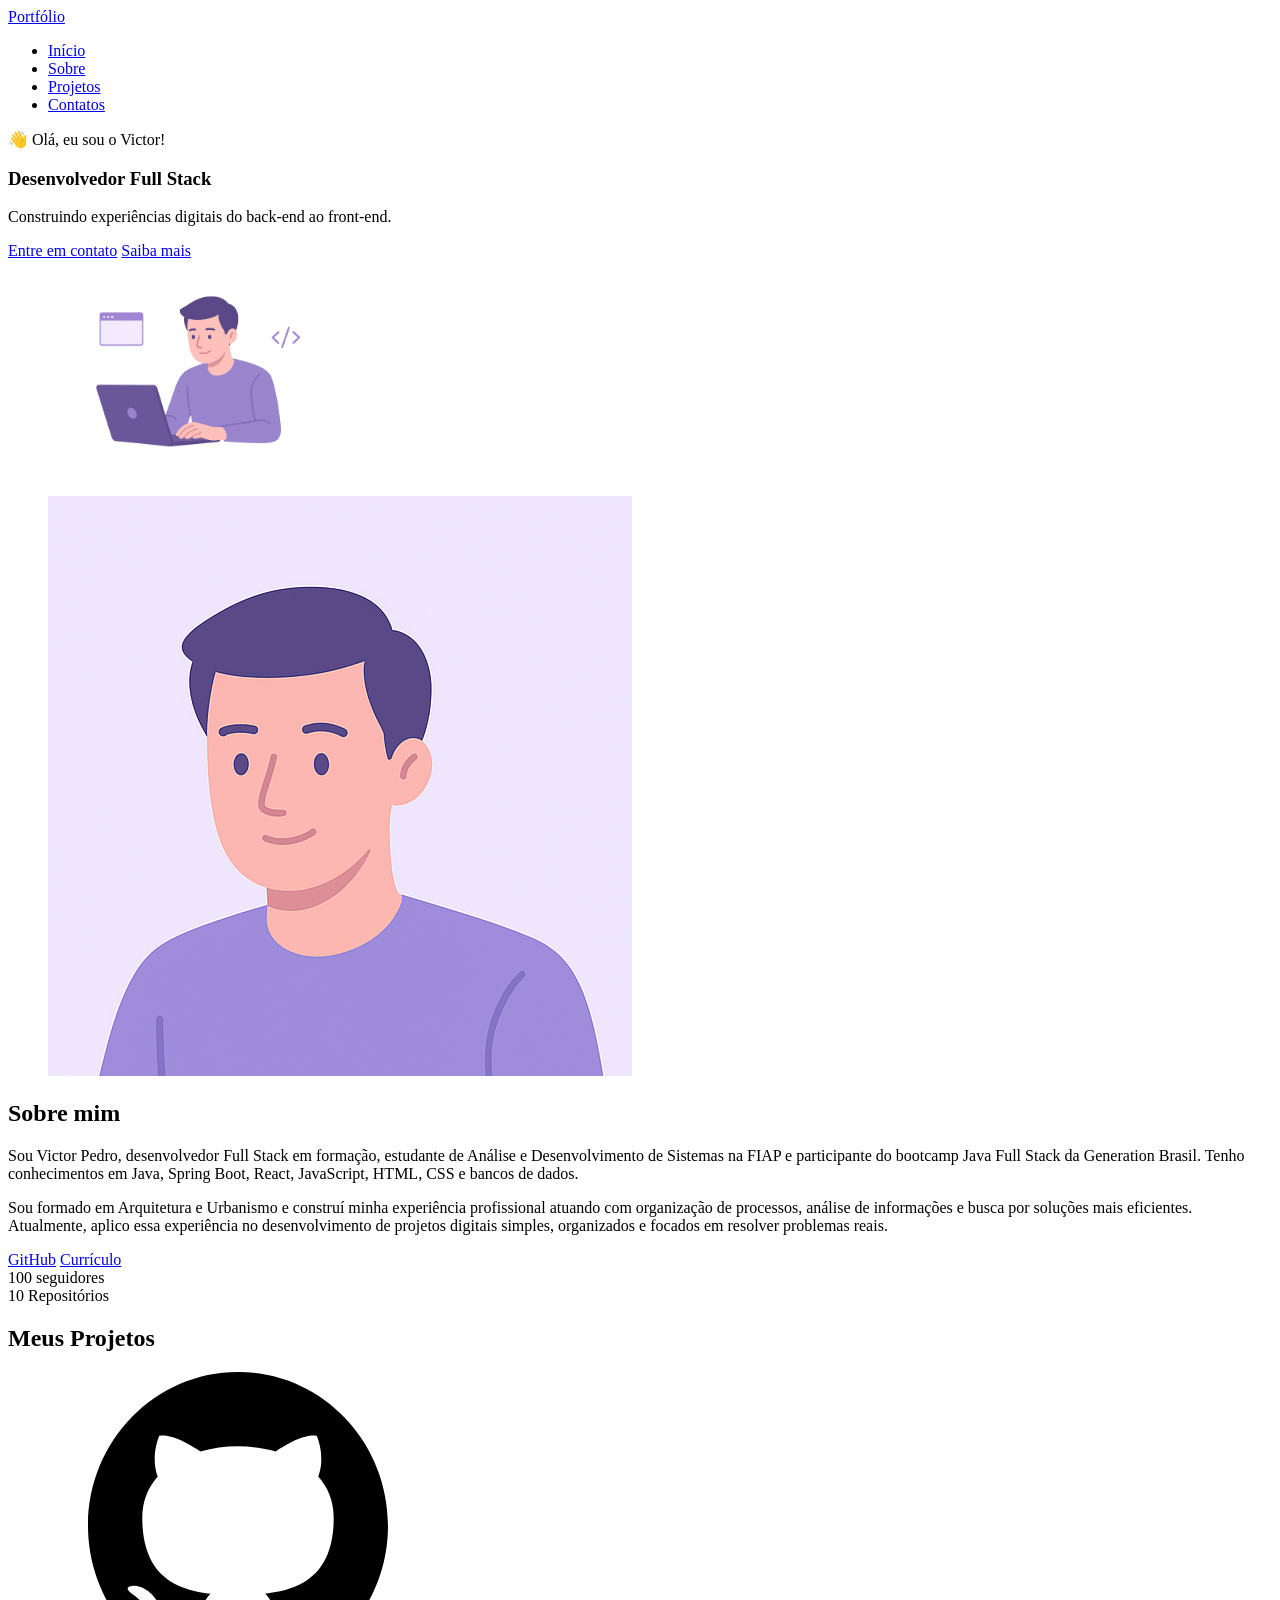
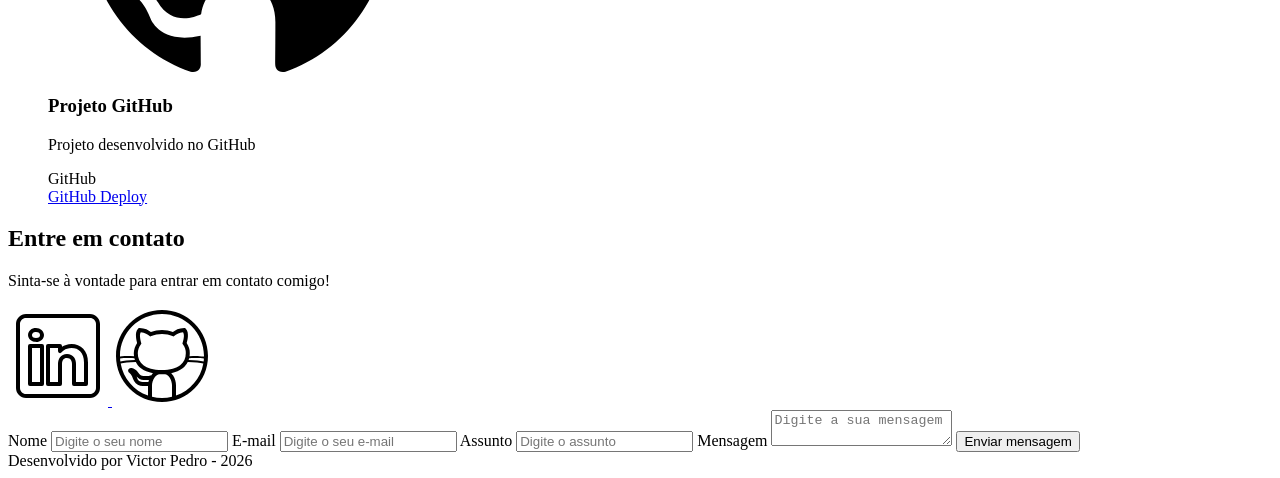
==== index.html @ 191fa799 "✨ New Feature:  Elaboração do index.html e sucess.html" ====
<!doctype html>
<html lang="pt-br">
    <head>
        <meta charset="UTF-8" />
        <meta name="viewport" content="width=device-width, initial-scale=1.0" />
        <meta name="author" content="Victor Pedro" />

        <meta
            name="description"
            content="Construindo experiências digitais do back-end ao front-end. Explore meus projetos, conheça minhas habilidades e acompanhe minha evolução como desenvolvedor Full Stack."
        />

        <meta name="Robots" content="follow" />

        <link rel="icon" type="image/svg+xml" href="./assets/img/favicon.svg" />

        <title>Portfólio - Victor Pedro</title>
    </head>

    <body>
        <!-- CABEÇALHO DA PÁGINA-->
        <header>
            <div class="menu-content">
                <!-- Titulo do cabeçalho -->
                <a href="index.html">Portfólio</a>
                <!--Menu de navegação-->

                <nav>
                    <ul class="menu-list">
                        <li><a href="#hero">Início</a></li>
                        <li><a href="#about">Sobre</a></li>
                        <li><a href="#projects">Projetos</a></li>
                        <li><a href="#contact">Contatos</a></li>
                    </ul>
                </nav>
            </div>
        </header>

        <!-- PRINCIPAL-->
        <main>
            <section id="hero" class="section-container hero-container">
                <!--Boas vindas-->
                <article>
                    <span>👋 Olá, eu sou o Victor!</span>
                    <h1>Desenvolvedor Full Stack</h1>
                    <p>
                        Construindo experiências digitais do back-end ao
                        front-end.
                    </p>

                    <div>
                        <a href="#contact" class="botao-outline"
                            >Entre em contato</a
                        >
                        <a href="#about" class="botao-outline">Saiba mais</a>
                    </div>
                </article>

                <!--Imagem-->
                <figure class="hero-image">
                    <img
                        src="./assets/img/foto_dev_man.svg"
                        width="300px"
                        alt="imagem que representa o autor do site"
                        class="float-animation"
                    />
                </figure>
            </section>

            <section id="about" class="section-container about-container">
                <figure class="about-image">
                    <img
                        src="./assets/img/avatar_dev_man.svg"
                        alt="Foto perfil do autor do site"
                    />
                </figure>

                <article class="about-content">
                    <h2>Sobre mim</h2>
                    <p>
                        Sou Victor Pedro, desenvolvedor Full Stack em formação,
                        estudante de Análise e Desenvolvimento de Sistemas na
                        FIAP e participante do bootcamp Java Full Stack da
                        Generation Brasil. Tenho conhecimentos em Java, Spring
                        Boot, React, JavaScript, HTML, CSS e bancos de dados.
                    </p>
                    <p>
                        Sou formado em Arquitetura e Urbanismo e construí minha
                        experiência profissional atuando com organização de
                        processos, análise de informações e busca por soluções
                        mais eficientes. Atualmente, aplico essa experiência no
                        desenvolvimento de projetos digitais simples,
                        organizados e focados em resolver problemas reais.
                    </p>

                    <!--links-->
                    <div class="about-buttons-data">
                        <div class="buttons-container">
                            <a href="#" target="_blank" class="botao">GitHub</a>
                            <a href="#" target="_blank" class="botao-outline"
                                >Currículo</a
                            >
                        </div>
                        <div class="data-container">
                            <!--numero de seguidores-->
                            <div class="data-item">
                                <span class="data-number">100</span>
                                <span class="data-label">seguidores</span>
                            </div>

                            <!--numero de repositórios-->
                            <div class="data-item">
                                <span class="data-number">10</span>
                                <span class="data-label">Repositórios</span>
                            </div>
                        </div>
                    </div>
                </article>
            </section>

            <section id="projects">
                <h2>Meus Projetos</h2>

                <!-- Swiper Container -->
                <div class="swiper projects-swiper">
                    <div class="swiper-wrapper">
                        <figure class="swiper-slide">
                            <article class="project-card">
                                <!-- Ícone da Tecnologia padrão do projeto -->
                                <figure class="project-image">
                                    <img
                                        src="./assets/icons/languages/github.svg"
                                        alt="Ícone do GitHub"
                                        width="300px"
                                    />
                                </figure>

                                <!-- Conteúdo do Projeto -->
                                <div class="project-content">
                                    <h3>Projeto GitHub</h3>
                                    <p>Projeto desenvolvido no GitHub</p>

                                    <!-- Tags do Projeto -->
                                    <div class="project-tags">
                                        <span class="tag">GitHub</span>
                                    </div>

                                    <!-- Links do Projeto -->
                                    <div class="project-buttons">
                                        <a
                                            href="#"
                                            target="_blank"
                                            class="botao botao-sm"
                                        >
                                            GitHub
                                        </a>
                                        <a
                                            href="#"
                                            target="_blank"
                                            class="botao-outline botao-sm"
                                        >
                                            Deploy
                                        </a>
                                    </div>
                                </div>
                            </article>
                        </figure>
                    </div>

                    <!-- Botões de Navegação -->
                    <div class="swiper-button-next"></div>
                    <div class="swiper-button-prev"></div>

                    <!-- Paginação -->
                    <div class="swiper-pagination"></div>
                </div>
            </section>

            <section id="contact" class="section-container contact-container">
                <article>
                    <h2>Entre em contato</h2>
                    <p>Sinta-se à vontade para entrar em contato comigo!</p>

                    <div class="social-container">
                        <a
                            href="https://www.linkedin.com/in/victor-pgms/"
                            class="social-icon"
                            aria-label="linkedin"
                            target="_blank"
                        >
                            <img
                                src="./assets/icons/social/linkedin.svg"
                                alt="Link para o LinkedIn do autor"
                            />
                        </a>
                        <a
                            href="https://github.com/victorpgms"
                            class="social-icon"
                            aria-label="GitHub"
                            target="_blank"
                        >
                            <img
                                src="./assets/icons/social/github.svg"
                                alt="Link para o GitHub do autor"
                            />
                        </a>
                    </div>
                </article>

                <form id="formulario">
                    <label for="nome">Nome</label>
                    <input
                        id="nome"
                        name="nome"
                        type="text"
                        placeholder="Digite o seu nome"
                    />
                    <span id="erro-nome"></span>

                    <label for="email">E-mail</label>
                    <input
                        id="email"
                        name="email"
                        type="email"
                        placeholder="Digite o seu e-mail"
                    />
                    <span id="erro-email"></span>

                    <label for="assunto">Assunto</label>
                    <input
                        id="assunto"
                        name="assunto"
                        type="text"
                        placeholder="Digite o assunto"
                    />
                    <span id="erro-assunto"></span>

                    <label for="mensagem">Mensagem</label>
                    <textarea
                        id="mensagem"
                        name="mensagem"
                        placeholder="Digite a sua mensagem"
                    ></textarea>
                    <span id="erro-mensagem"></span>

                    <button class="botao" type="submit">Enviar mensagem</button>
                </form>
            </section>
        </main>

        <!-- RODAPÉ DA PÁGINA-->
        <footer>Desenvolvido por Victor Pedro - 2026</footer>
    </body>
</html>
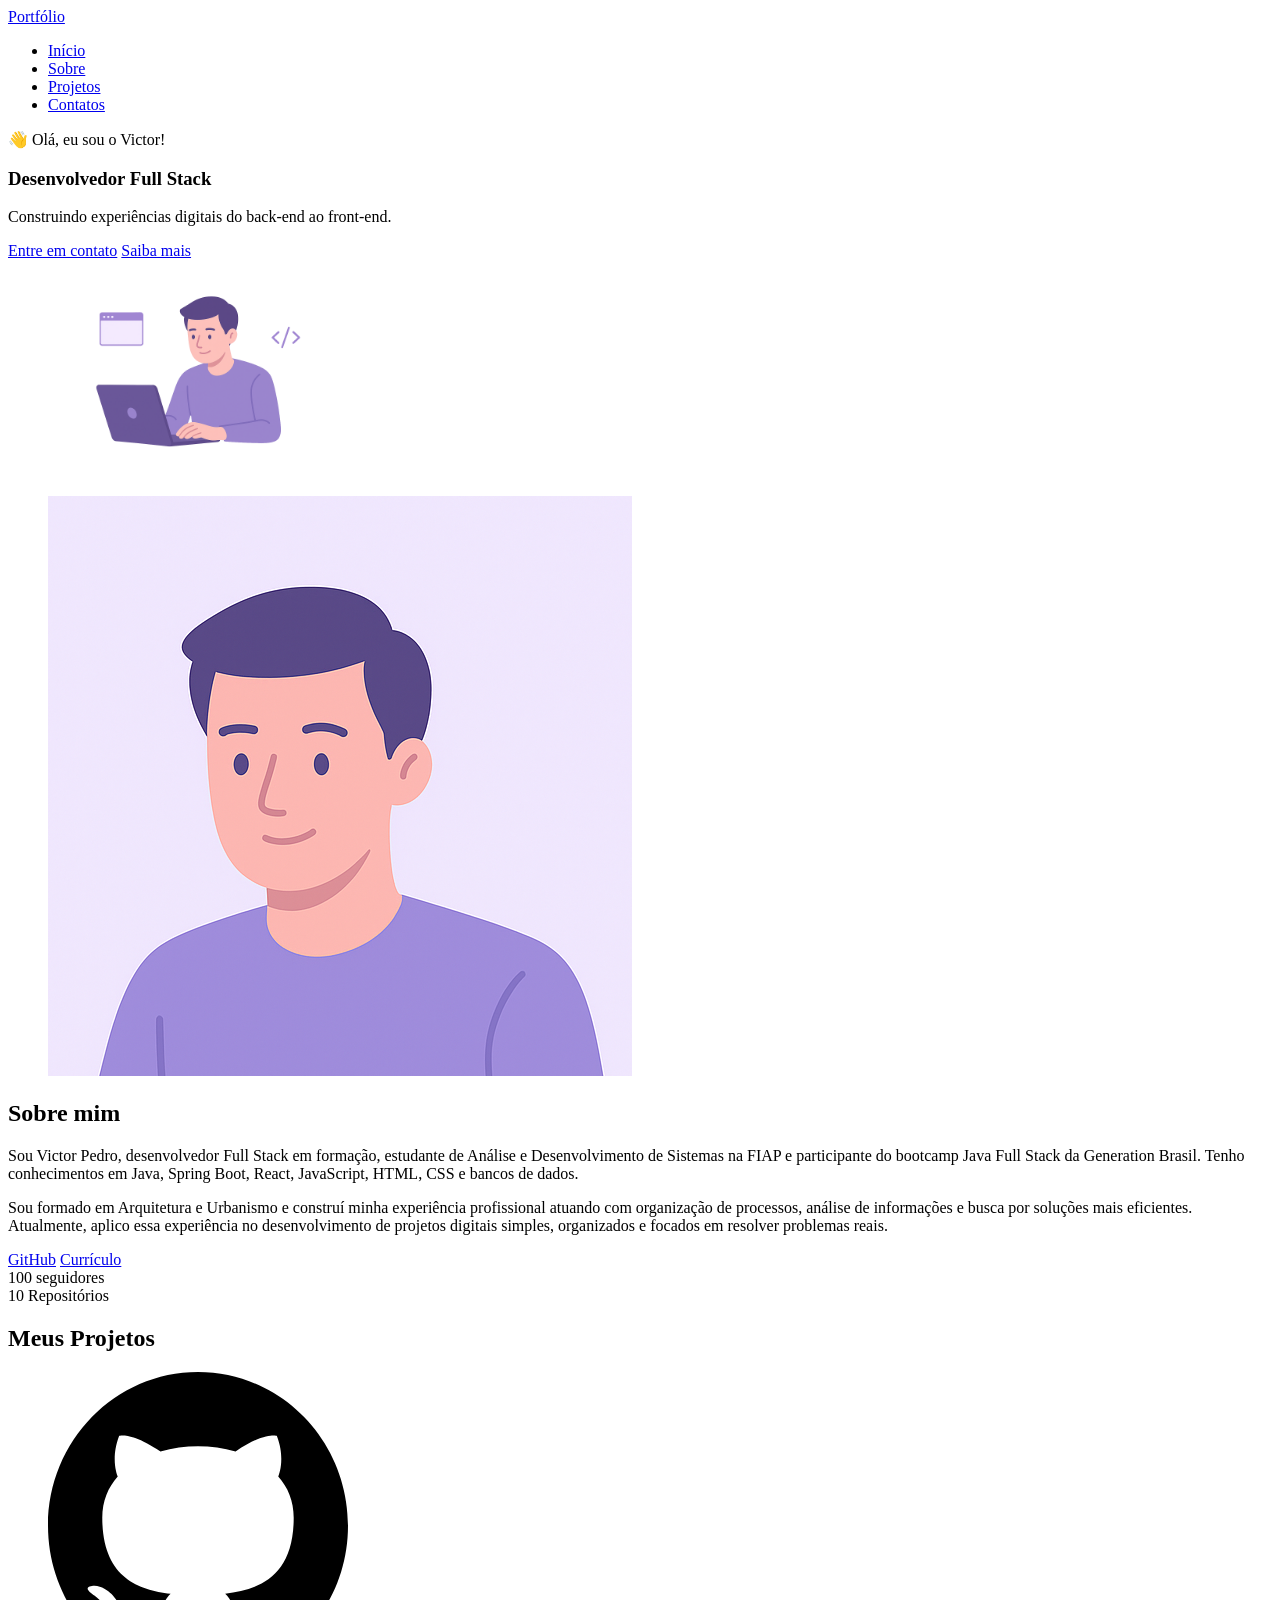
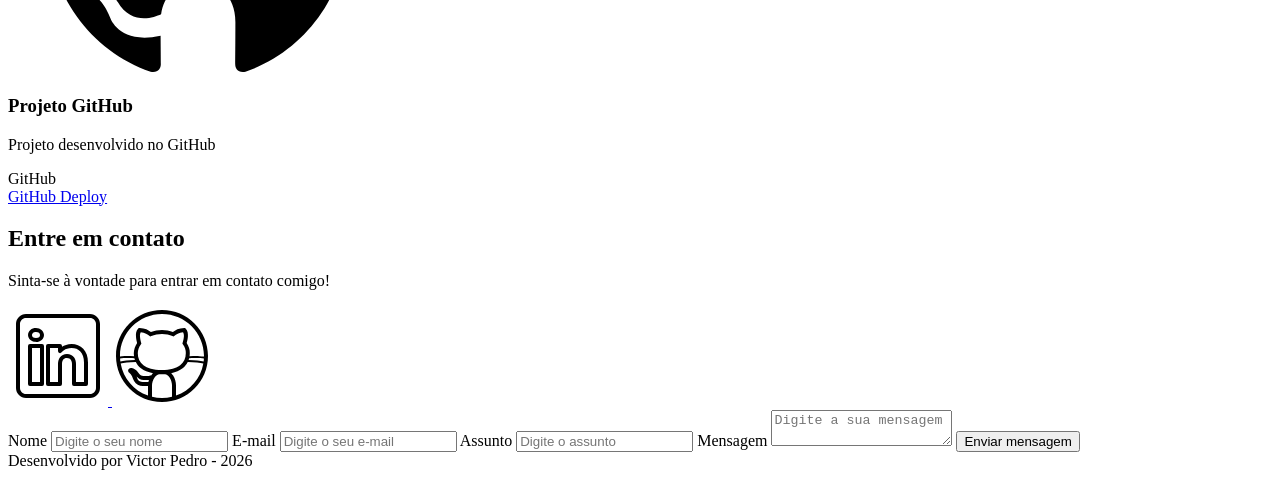
==== commit a05a7afa: "🐛 FIX:  Correção de links e tags da index" ====
--- a/index.html
+++ b/index.html
@@ -96,8 +96,16 @@
                     <!--links-->
                     <div class="about-buttons-data">
                         <div class="buttons-container">
-                            <a href="#" target="_blank" class="botao">GitHub</a>
-                            <a href="#" target="_blank" class="botao-outline"
+                            <a
+                                href="https://github.com/victorpgms"
+                                target="_blank"
+                                class="botao"
+                                >GitHub</a
+                            >
+                            <a
+                                href="https://1drv.ms/f/c/a6367a07b7ba8450/IgCyatgzLrcITJIQ1kclud9TAU5VkyAiZi_yXXQQuiHHqTg?e=KzS8pl"
+                                target="_blank"
+                                class="botao-outline"
                                 >Currículo</a
                             >
                         </div>
@@ -124,7 +132,7 @@
                 <!-- Swiper Container -->
                 <div class="swiper projects-swiper">
                     <div class="swiper-wrapper">
-                        <figure class="swiper-slide">
+                        <div class="swiper-slide">
                             <article class="project-card">
                                 <!-- Ícone da Tecnologia padrão do projeto -->
                                 <figure class="project-image">
@@ -164,7 +172,7 @@
                                     </div>
                                 </div>
                             </article>
-                        </figure>
+                        </div>
                     </div>
 
                     <!-- Botões de Navegação -->
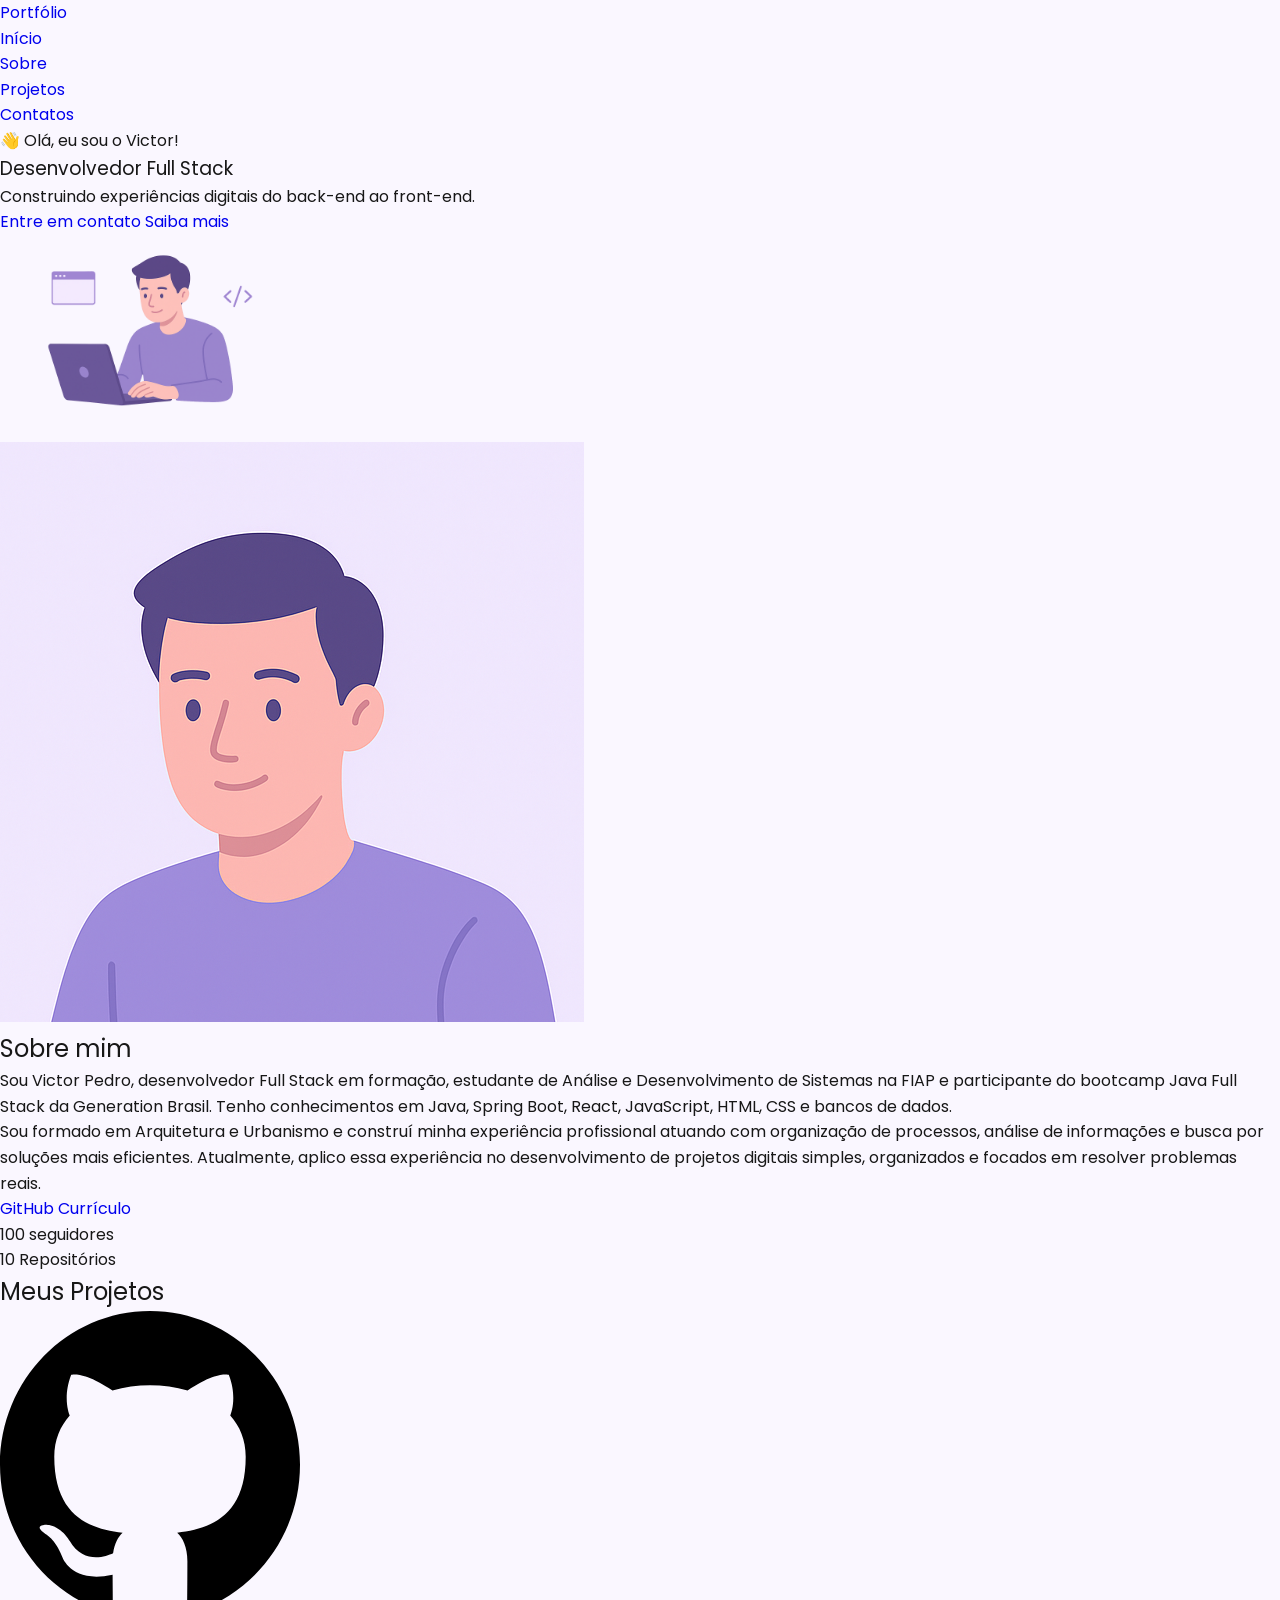
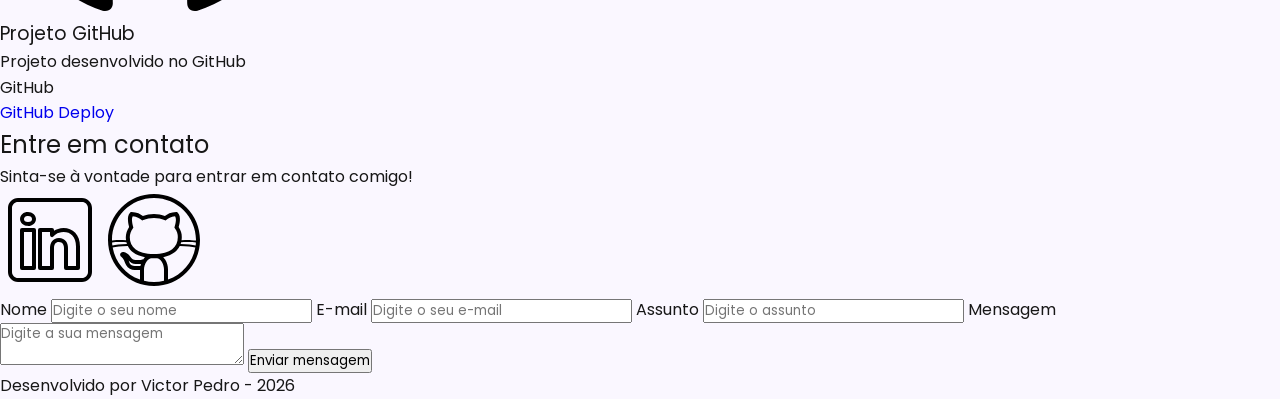
==== commit df6cacdf: "✨ New Feature:  implementação do css inicial" ====
--- a/index.html
+++ b/index.html
@@ -1,6 +1,16 @@
 <!doctype html>
 <html lang="pt-br">
     <head>
+        <!-- Fontes do Google -->
+        <link rel="preconnect" href="https://fonts.googleapis.com" />
+        <link rel="preconnect" href="https://fonts.gstatic.com" crossorigin />
+
+        <!-- Fonte do Google - Poppins -->
+        <link
+            href="https://fonts.googleapis.com/css2?family=Poppins&display=swap"
+            rel="stylesheet"
+        />
+
         <meta charset="UTF-8" />
         <meta name="viewport" content="width=device-width, initial-scale=1.0" />
         <meta name="author" content="Victor Pedro" />
@@ -13,6 +23,9 @@
         <meta name="Robots" content="follow" />
 
         <link rel="icon" type="image/svg+xml" href="./assets/img/favicon.svg" />
+
+        <!-- CSS principal -->
+        <link rel="stylesheet" href="./assets/css/styles.css" />
 
         <title>Portfólio - Victor Pedro</title>
     </head>
--- a/assets/css/styles.css
+++ b/assets/css/styles.css
@@ -0,0 +1,114 @@
+* {
+    margin: 0px;
+    padding: 0px;
+    box-sizing: border-box;
+    font-family: "poppins", sans-serif;
+    font-weight: 400;
+    text-decoration: none;
+    outline: none;
+}
+
+/* Variáveis */
+
+:root {
+    /* Paleta de Cores - Purple */
+
+    --purple-50: #f4eaff;
+
+    --purple-100: #e9dcfa;
+
+    --purple-200: #cdb3f0;
+
+    --purple-300: #b186e5;
+
+    --purple-400: #9460db;
+
+    --purple-500: #6b36c8;
+
+    --purple-600: #5b2ca0;
+
+    --purple-700: #4c2177;
+
+    --purple-800: #441f88;
+
+    --purple-900: #2a0e4d;
+
+    --purple-950: #1a0730;
+
+    /* Cores Neutras */
+
+    --gray-200: #e8e8e8;
+
+    --gray-400: #505861;
+
+    --black: #171717;
+
+    --white: #faf7ff;
+
+    /* Cores de Estado */
+
+    --error: #e63946;
+
+    /* Sombras */
+
+    --shadow-sm: 0 0.25rem 0.5rem rgba(0, 0, 0, 0.05);
+
+    --shadow-md: 0 0.25rem 0.75rem rgba(107, 54, 200, 0.3);
+
+    --shadow-lg: 0 0.5rem 1.5rem rgba(107, 54, 200, 0.2);
+
+    /* Espaçamentos */
+
+    --spacing-xs: 0.5rem;
+
+    --spacing-sm: 1rem;
+
+    --spacing-md: 1.5rem;
+
+    --spacing-lg: 2rem;
+
+    --spacing-xl: 3rem;
+
+    --spacing-2xl: 4rem;
+
+    /* Tamanhos de Fonte */
+
+    --text-sm: 0.75rem;
+
+    --text-base: 1rem;
+
+    --text-lg: 1.25rem;
+
+    --text-xl: 1.5rem;
+
+    --text-2xl: 2rem;
+
+    --text-3xl: 2.5rem;
+
+    /* Border Radius */
+
+    --radius-sm: 0.25rem;
+
+    --radius-md: 0.5rem;
+
+    --radius-lg: 1rem;
+
+    --radius-xl: 2rem;
+
+    --radius-full: 50%;
+
+    /* Animação Padrão */
+
+    --transition-default: all 0.3s ease;
+}
+
+html {
+    scroll-behavior: smooth;
+}
+
+body{
+    min-height: 100vh;
+    background-color: var(--white);
+    line-height: 1.6;
+    color: var(--black);
+}
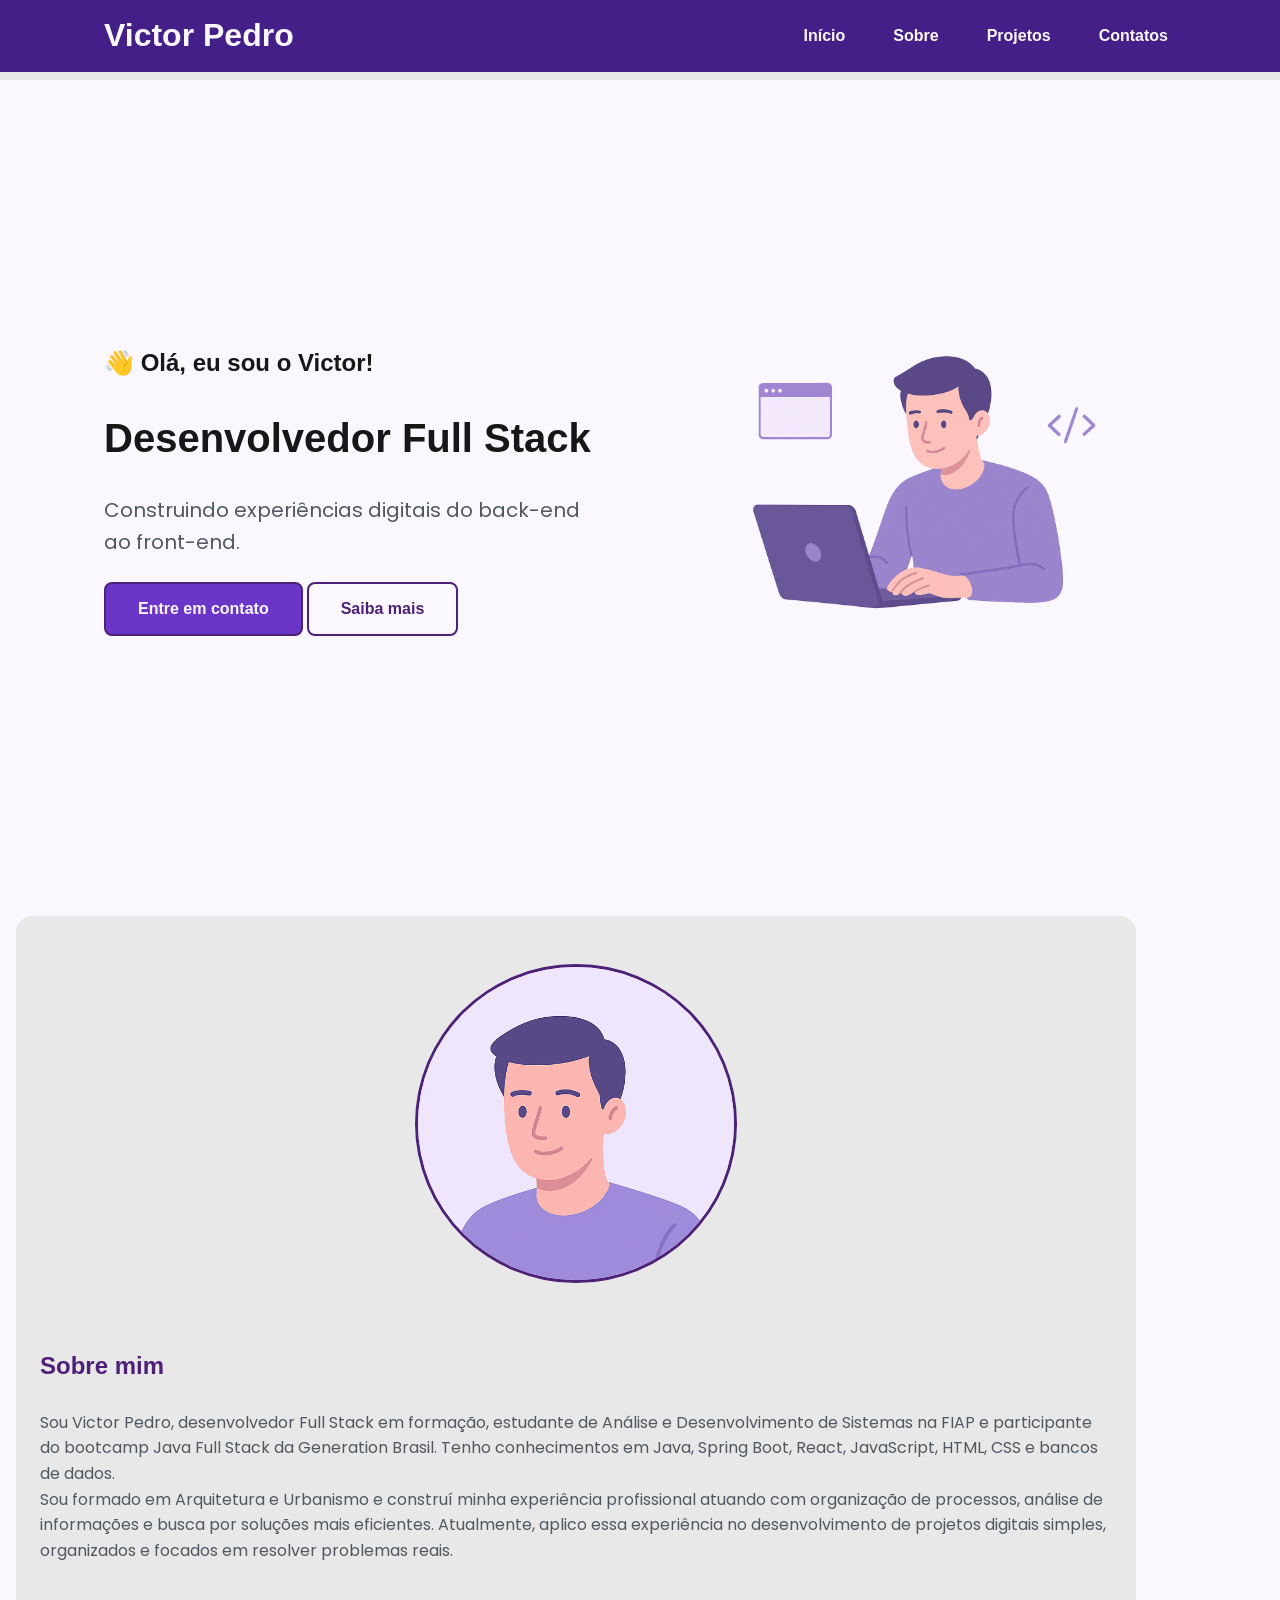
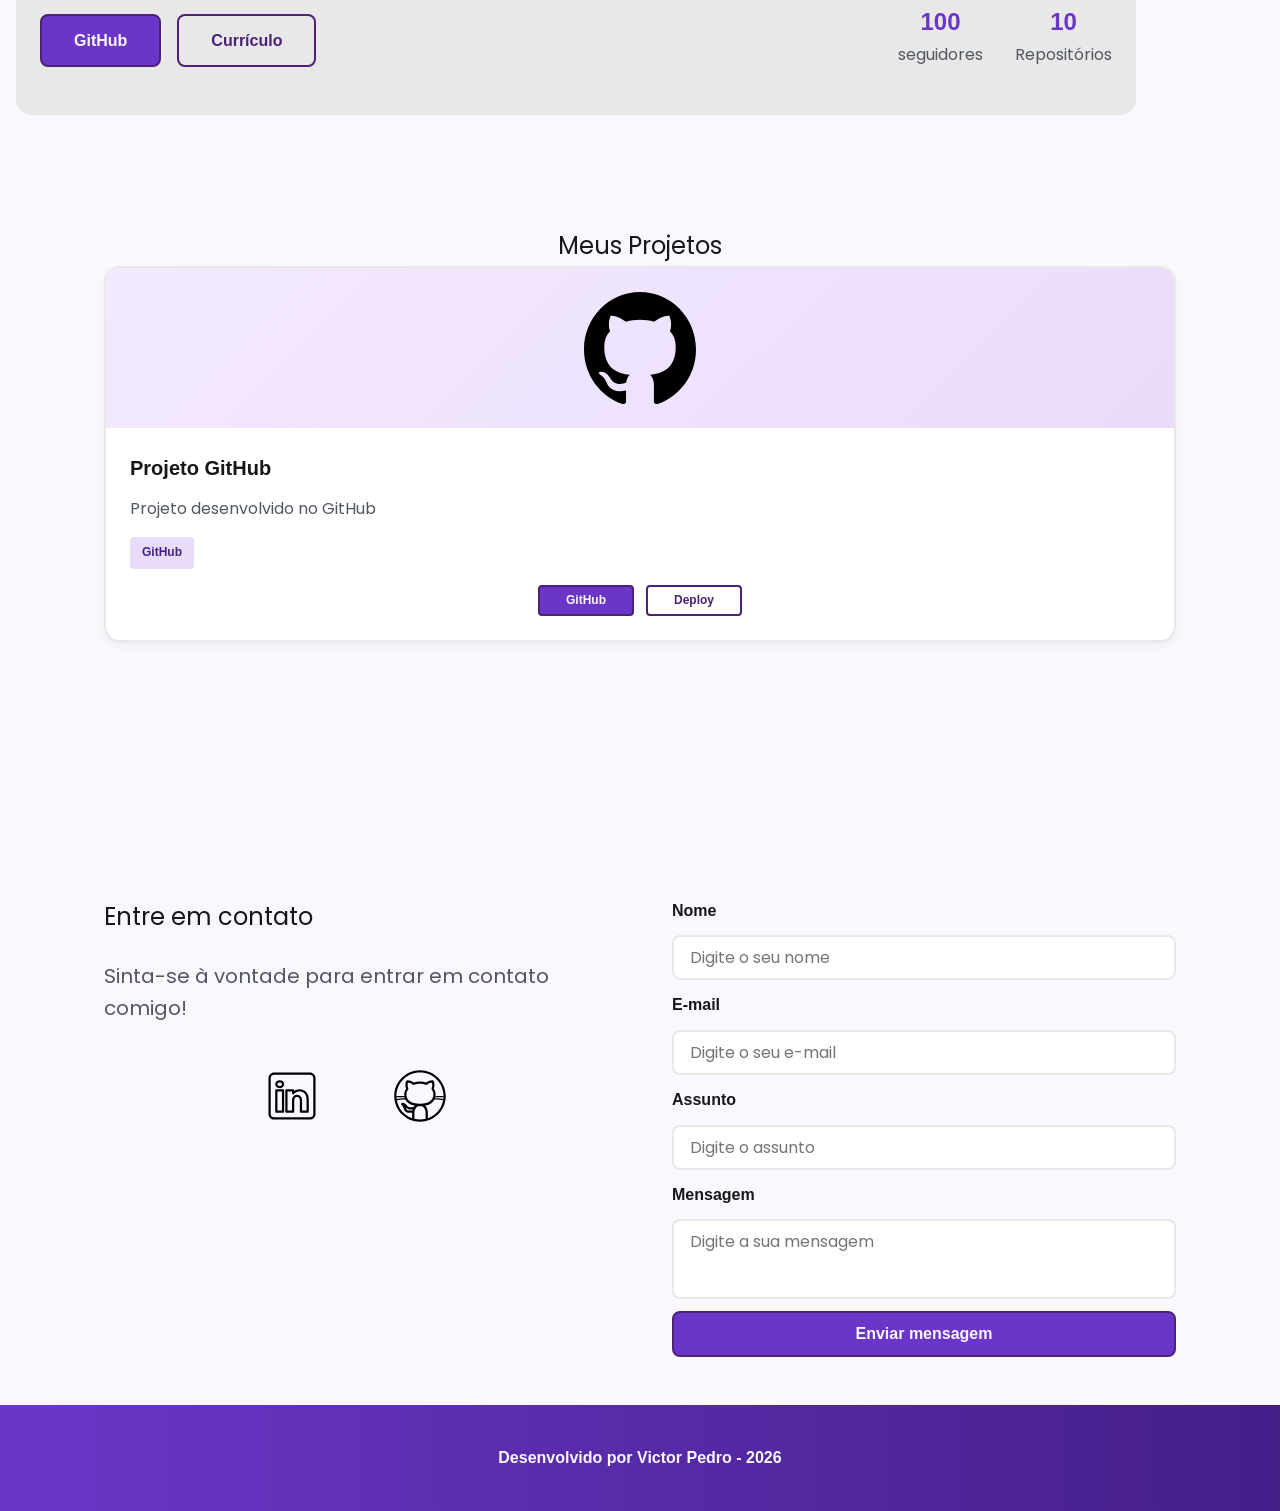
==== commit 5a0af930: "🐛 FIX: ajustes e correções css" ====
--- a/index.html
+++ b/index.html
@@ -35,7 +35,7 @@
         <header>
             <div class="menu-content">
                 <!-- Titulo do cabeçalho -->
-                <a href="index.html">Portfólio</a>
+                <a href="index.html" id="titulo">Victor Pedro</a>
                 <!--Menu de navegação-->
 
                 <nav>
@@ -53,7 +53,7 @@
         <main>
             <section id="hero" class="section-container hero-container">
                 <!--Boas vindas-->
-                <article>
+                <article class="hero-content">
                     <span>👋 Olá, eu sou o Victor!</span>
                     <h1>Desenvolvedor Full Stack</h1>
                     <p>
@@ -62,9 +62,7 @@
                     </p>
 
                     <div>
-                        <a href="#contact" class="botao-outline"
-                            >Entre em contato</a
-                        >
+                        <a href="#contact" class="botao">Entre em contato</a>
                         <a href="#about" class="botao-outline">Saiba mais</a>
                     </div>
                 </article>
@@ -73,7 +71,6 @@
                 <figure class="hero-image">
                     <img
                         src="./assets/img/foto_dev_man.svg"
-                        width="300px"
                         alt="imagem que representa o autor do site"
                         class="float-animation"
                     />
@@ -138,13 +135,12 @@
                     </div>
                 </article>
             </section>
-
-            <section id="projects">
+            <!-- Seção de Projetos -->
+            <section id="projects" class="section-container projects-container">
                 <h2>Meus Projetos</h2>
 
                 <!-- Swiper Container -->
-                <div class="swiper projects-swiper">
-                    <div class="swiper-wrapper">
+
                         <div class="swiper-slide">
                             <article class="project-card">
                                 <!-- Ícone da Tecnologia padrão do projeto -->
@@ -152,7 +148,6 @@
                                     <img
                                         src="./assets/icons/languages/github.svg"
                                         alt="Ícone do GitHub"
-                                        width="300px"
                                     />
                                 </figure>
 
@@ -198,7 +193,7 @@
             </section>
 
             <section id="contact" class="section-container contact-container">
-                <article>
+                <article class="contact-info">
                     <h2>Entre em contato</h2>
                     <p>Sinta-se à vontade para entrar em contato comigo!</p>
 
--- a/assets/css/styles.css
+++ b/assets/css/styles.css
@@ -1,104 +1,66 @@
 * {
-    margin: 0px;
-    padding: 0px;
+    margin: 0;
+    padding: 0;
     box-sizing: border-box;
-    font-family: "poppins", sans-serif;
+    font-family: "Poppins", sans-serif;
     font-weight: 400;
     text-decoration: none;
     outline: none;
 }
 
 /* Variáveis */
-
 :root {
     /* Paleta de Cores - Purple */
-
     --purple-50: #f4eaff;
-
     --purple-100: #e9dcfa;
-
     --purple-200: #cdb3f0;
-
     --purple-300: #b186e5;
-
     --purple-400: #9460db;
-
     --purple-500: #6b36c8;
-
     --purple-600: #5b2ca0;
-
     --purple-700: #4c2177;
-
     --purple-800: #441f88;
-
     --purple-900: #2a0e4d;
-
     --purple-950: #1a0730;
 
     /* Cores Neutras */
-
     --gray-200: #e8e8e8;
-
     --gray-400: #505861;
-
     --black: #171717;
-
     --white: #faf7ff;
 
     /* Cores de Estado */
-
     --error: #e63946;
 
     /* Sombras */
-
     --shadow-sm: 0 0.25rem 0.5rem rgba(0, 0, 0, 0.05);
-
     --shadow-md: 0 0.25rem 0.75rem rgba(107, 54, 200, 0.3);
-
     --shadow-lg: 0 0.5rem 1.5rem rgba(107, 54, 200, 0.2);
 
     /* Espaçamentos */
-
     --spacing-xs: 0.5rem;
-
     --spacing-sm: 1rem;
-
     --spacing-md: 1.5rem;
-
     --spacing-lg: 2rem;
-
     --spacing-xl: 3rem;
-
     --spacing-2xl: 4rem;
 
     /* Tamanhos de Fonte */
-
     --text-sm: 0.75rem;
-
     --text-base: 1rem;
-
     --text-lg: 1.25rem;
-
     --text-xl: 1.5rem;
-
     --text-2xl: 2rem;
-
     --text-3xl: 2.5rem;
 
     /* Border Radius */
-
     --radius-sm: 0.25rem;
-
     --radius-md: 0.5rem;
-
     --radius-lg: 1rem;
-
     --radius-xl: 2rem;
-
     --radius-full: 50%;
 
     /* Animação Padrão */
-
     --transition-default: all 0.3s ease;
 }
 
@@ -106,9 +68,695 @@
     scroll-behavior: smooth;
 }
 
-body{
+body {
+    display: flex;
+    flex-direction: column;
     min-height: 100vh;
     background-color: var(--white);
     line-height: 1.6;
     color: var(--black);
 }
+
+main {
+    flex: 1;
+}
+
+/* Seções - Base Comum */
+
+.section-container {
+    max-width: 70rem;
+    margin: 0 auto;
+    padding: var(--spacing-xl) var(--spacing-md);
+    scroll-margin-top: 6rem;
+}
+
+/* Botões */
+
+.buttons-container {
+    display: flex;
+    gap: var(--spacing-sm);
+}
+
+.botao,
+.botao-outline {
+    display: inline-block;
+    padding: 0.75rem 2rem;
+    border: 0.15rem solid transparent;
+    border-radius: var(--radius-md);
+    font-size: var(--text-base);
+    font-weight: 600;
+    text-align: center;
+    cursor: pointer;
+    transition: var(--transition-default);
+}
+
+.botao {
+    border-color: var(--purple-700);
+    background-color: var(--purple-500);
+    color: var(--white);
+}
+
+.botao:hover {
+    border-color: var(--purple-800);
+    background-color: var(--purple-700);
+    box-shadow: var(--shadow-md);
+    transform: translateY(-0.25rem);
+}
+
+.botao-outline {
+    border-color: var(--purple-700);
+    background-color: transparent;
+    color: var(--purple-700);
+}
+
+.botao-outline:hover {
+    border-color: var(--purple-700);
+    background-color: var(--purple-500);
+    color: var(--white);
+    transform: translateY(-0.25rem);
+}
+
+/* Botões pequenos - Card Projetos */
+
+.botao.botao-sm,
+.botao-outline.botao-sm {
+    min-width: 6rem;
+    padding: 0.25rem var(--spacing-sm);
+    border-width: 0.125rem;
+    border-radius: 0.25rem;
+    font-size: var(--text-sm);
+}
+
+/* Seção Header - Cabeçalho e Menu */
+
+header {
+    position: sticky;
+    top: 0;
+    z-index: 1000;
+    width: 100%;
+    height: 5rem;
+    border-bottom: var(--spacing-xs) solid var(--gray-200);
+    box-shadow: var(--purple-800);
+    background-color: var(--purple-800);
+}
+
+header a {
+    font-weight: 600;
+    color: var(--white);
+    transition: color 0.3s ease;
+}
+
+header a:hover {
+    color: var(--purple-100);
+}
+
+#titulo {
+    font-size: var(--text-2xl);
+    font-weight: 700;
+}
+
+.menu-content {
+    display: flex;
+    justify-content: space-between;
+    align-items: center;
+    max-width: 70rem;
+    height: 100%;
+    margin: 0 auto;
+    padding: 0 var(--spacing-md);
+}
+
+.menu-list {
+    display: flex;
+    gap: var(--spacing-lg);
+    list-style: none;
+}
+
+.menu-list a {
+    padding: var(--spacing-xs);
+}
+
+/* Seção Hero */
+.hero-container {
+    display: flex;
+    align-items: center;
+    gap: var(--spacing-2xl);
+    min-height: calc(100vh - 5rem);
+}
+
+.hero-content {
+    display: flex;
+    flex: 1;
+    flex-direction: column;
+    gap: var(--spacing-md);
+}
+
+.hero-content span {
+    font-size: var(--text-xl);
+    font-weight: 700;
+}
+
+.hero-content h1 {
+    font-size: var(--text-3xl);
+    font-weight: 700;
+}
+
+/* Configura todos os Paragrafos */
+
+.hero-content p,
+.about-content p,
+.contact-info p {
+    font-size: var(--text-lg);
+    color: var(--gray-400);
+}
+
+.hero-image {
+    display: flex;
+    flex: 1;
+    justify-content: center;
+}
+
+.hero-image img {
+    width: 100%;
+    max-width: 100%;
+    border-radius: var(--radius-xl);
+}
+
+/* Animação Flutuante */
+
+@keyframes float {
+    0%,
+    100% {
+        transform: translateY(0);
+    }
+
+    50% {
+        transform: translateY(-1.25rem);
+    }
+}
+
+/* Usa animação */
+
+.float-animation {
+    animation: float 4s ease-in-out infinite;
+}
+
+.projects-container {
+    scroll-margin-top: 3rem;
+    margin: var(--spacing-2xl) auto;
+    text-align: center;
+}
+
+/*Projects */
+
+.projects-swiper {
+    position: relative;
+    width: 100%;
+    padding: var(--spacing-sm) var(--spacing-xl) var(--spacing-xl);
+    overflow: hidden;
+}
+
+/* Cards */
+
+.project-card {
+    display: flex;
+    flex-direction: column;
+    width: 100%;
+    height: 100%;
+    border: 0.15rem solid var(--gray-200);
+    border-radius: var(--radius-lg);
+    background-color: white;
+    box-shadow: var(--shadow-sm);
+    overflow: hidden;
+    transition: var(--transition-default);
+}
+
+.project-card:hover {
+    box-shadow: var(--shadow-lg);
+}
+
+.project-image {
+    display: flex;
+    justify-content: center;
+    align-items: center;
+    width: 100%;
+    height: 10rem;
+    background: linear-gradient(
+        135deg,
+        var(--purple-50) 0%,
+        var(--purple-100) 100%
+    );
+}
+
+.project-image img {
+    width: 75%;
+    height: 75%;
+    max-width: 7rem;
+    max-width: 7rem;
+    object-fit: contain;
+    transition: tranform 0.3 ease;
+}
+
+.project-content {
+    display: flex;
+    flex: 1;
+    flex-direction: column;
+    padding: var(--spacing-md);
+    text-align: left;
+}
+
+.project-content h3 {
+    margin-bottom: 0.75rem;
+    font-size: var(--text-lg);
+    font-weight: 700;
+}
+
+.project-content p {
+    flex: 1;
+    margin-bottom: var(--spacing-sm);
+    font-size: var(--text-base);
+    color: var(--gray-400);
+}
+
+.project-tags {
+    display: flex;
+    flex-wrap: wrap;
+    gap: var(--spacing-xs);
+}
+
+.tag {
+    padding: 0.375rem 0.75rem;
+    border-radius: var(--radius-sm);
+    background-color: var(--purple-100);
+    font-size: var(--text-sm);
+    font-weight: 600;
+    color: var(--purple-800);
+}
+
+.project-buttons {
+    display: flex;
+    justify-content: center;
+    align-items: center;
+    gap: 0.75rem;
+    margin-top: var(--spacing-sm);
+}
+
+/* Configuração do Swiper */
+
+.swiper-wrapper {
+    align-items: stretch;
+}
+
+.swiper-slide {
+    display: flex;
+    height: auto;
+}
+
+/* Botões do Swiper (navegação) */
+.swiper-button-next,
+.swiper-button-prev {
+    width: 3rem;
+    height: 3rem;
+}
+
+.swiper-button-next:after,
+.swiper-button-prev:after {
+    font-size: var(--text-lg);
+    color: var(--purple-500);
+}
+
+.swiper-button-next:hover:after,
+.swiper-button-prev:hover:after {
+    color: var(--purple-800);
+}
+
+/* Indicadores de paginação */
+.swiper-pagination-bullet {
+    width: 0.75rem;
+    height: 0.75rem;
+    background-color: var(--gray-200);
+    opacity: 1;
+}
+
+.swiper-pagination-bullet-active {
+    width: var(--spacing-lg);
+    border-radius: var(--radius-sm);
+    background-color: var(--purple-500);
+}
+
+/* Seçao de Contatos */
+
+.contact-container {
+    display: grid;
+    grid-template-columns: 1fr 1fr;
+    gap: var(--spacing-2xl);
+}
+
+/* Redes Socais */
+
+.contact-info h2 {
+    margin-bottom: var(--spacing-md);
+}
+
+.contact-info p {
+    margin-bottom: var(--spacing-lg);
+}
+
+.social-container {
+    display: flex;
+    justify-content: center;
+    gap: var(--spacing-xl);
+}
+
+.social-icon {
+    width: 5rem;
+    height: 5rem;
+    padding: 0.75rem;
+    border-radius: var(--radius-md);
+    transition: var(--transition-default);
+}
+
+.social-icon img {
+    width: 100%;
+    filter: brightness(0) saturate(100%);
+    transition: filter 0.3s ease;
+}
+
+.social-icon img:hover {
+    filter: brightness(0) saturate(100%) invert(42%) sepia(93%) saturate(1352%)
+        hue-rotate(243deg) brightness(79%) contrast(91%);
+}
+
+/* Formulario */
+
+form {
+    display: flex;
+    flex-direction: column;
+    gap: 0.75rem;
+}
+
+form label {
+    font-size: var(--text-base);
+    font-weight: 600;
+}
+
+form input,
+form textarea {
+    width: 100%;
+    padding: 0.5rem var(--spacing-sm);
+    border: 0.15rem solid var(--gray-200);
+    border-radius: var(--radius-md);
+    font-family: inherit;
+    font-size: var(--text-base);
+    transition: border-color 0.3s ease;
+}
+
+form input:focus,
+form textarea:focus {
+    border-color: var(--purple-200);
+}
+
+form textarea {
+    min-height: 5rem;
+    resize: none;
+}
+
+form span {
+    margin-top: -0.75rem;
+    font-size: var(--spacing-sm);
+    color: var(--error);
+}
+
+/* Footer */
+
+footer {
+    padding: 2.5rem;
+    background: linear-gradient(to right, var(--purple-500), var(--purple-800));
+    font-weight: 600;
+    text-align: center;
+    color: var(--white);
+}
+
+.about-container {
+    display: flex;
+    flex: 1;
+    flex-direction: column;
+    gap: var(--spacing-2xl);
+    background-color: var(--gray-200);
+    margin: var(--spacing-sm);
+    border-radius: var(--radius-lg);
+    justify-content: center;
+}
+
+.about-container p {
+    font-size: var(--text-base);
+}
+.about-container h2 {
+    margin-bottom: var(--spacing-md);
+    font-weight: 700;
+    color: var(--purple-700);
+}
+
+.about-image {
+    display: flex;
+    flex: 1;
+    justify-content: center;
+}
+
+.about-image img {
+    width: 30%;
+    max-width: 100%;
+    border-radius: var(--radius-full);
+    border: 3px solid var(--purple-700);
+}
+
+.about-buttons-data {
+    display: flex;
+    justify-content: space-between;
+    align-items: flex-end;
+    width: 100%;
+    margin-top: 40px;
+}
+
+.data-container {
+    display: flex;
+    gap: var(--spacing-lg);
+    margin-top: 0;
+}
+
+.data-item {
+    display: flex;
+    flex-direction: column;
+    align-items: center;
+}
+
+.data-number {
+    font-size: var(--text-xl);
+    font-weight: 700;
+    text-align: center;
+    color: var(--purple-500);
+}
+
+.data-label {
+    font-size: var(--text-base);
+    text-align: center;
+    color: var(--gray-400);
+}
+
+/* Responsividade Tablet */
+
+@media screen and (max-width: 1024px) {
+    .section-container {
+        padding: var(--spacing-lg) var(--spacing-md);
+    }
+
+    .section-container h1 {
+        font-size: var(--text-3xl);
+    }
+
+    .section-container h2 {
+        font-size: var(--text-2xl);
+    }
+
+    .section-container p {
+        font-size: var(--text-base);
+    }
+
+    .section-container span {
+        font-size: var(--text-lg);
+    }
+
+    .sucess-content h1 {
+        font-size: var(--text-3xl);
+    }
+
+    .sucess-content h2 {
+        font-size: var(--text-2xl);
+    }
+
+    #titulo {
+        font-size: var(--text-xl);
+    }
+
+    @media screen and (max-width: 768px) {
+        .menu-list {
+            display: none;
+        }
+    }
+
+    /* Seção hero - responsividade tablet */
+    .hero-container {
+        flex-direction: column-reverse;
+        gap: var(--spacing-lg);
+        min-height: 60vh;
+        text-align: center;
+    }
+
+    .hero-content,
+    .hero-image {
+        width: 90%;
+    }
+
+    .hero-image img {
+        object-fit: cover;
+    }
+
+    .buttons-container {
+        justify-content: center;
+        width: 100%;
+    }
+
+    .hero-container .botao,
+    .hero-container .botao-outline {
+        padding: 0.75rem 1.5rem;
+        font-size: var(--text-base);
+        white-space: nowrap;
+    }
+
+    /* Responsividade tablet about */
+
+    .about-container {
+        flex-direction: column;
+        gap: var(--spacing-lg);
+        margin: var(--spacing-lg);
+        padding: var(--spacing-lg);
+    }
+
+    .about-image {
+        display: flex;
+        flex: 1;
+        justify-content: center;
+        width: 100%;
+    }
+
+    .about-image img {
+        max-width: 16rem;
+        width: 100%;
+    }
+
+    .about-content {
+        width: 100%;
+    }
+
+    .about-buttons-data {
+        flex-direction: column;
+        gap: var(--spacing-md);
+        align-items: stretch;
+    }
+
+    .about-buttons-data .botao {
+        margin-right: 0;
+    }
+
+    .data-container {
+        justify-content: center;
+        width: 100%;
+    }
+
+    /* Responsividade tablet projects */
+
+    .projects-container {
+        margin: var(--spacing-sm) var(--spacing-lg);
+    }
+
+    .projects-swiper {
+        margin: 0;
+        padding: var(--spacing-sm) var(--spacing-lg) 2.5rem;
+    }
+
+    .project-card {
+        width: 100%;
+        height: 30rem;
+        min-height: 30rem;
+        max-width: 30rem;
+        max-width: 100%;
+    }
+
+    .project-content {
+        display: flex;
+        flex-direction: column;
+        justify-content: space-between;
+        height: 100%;
+    }
+
+    .project-content p {
+        flex: 1;
+        overflow: hidden;
+    }
+
+    .project-tags {
+        min-height: 2.5rem;
+        align-items: flex-start;
+    }
+
+    .swiper-wrapper {
+        align-items: stretch;
+    }
+
+    .swiper-slide {
+        display: flex;
+        justify-content: center;
+        align-items: stretch;
+        height: auto;
+    }
+
+    .swiper-button-next,
+    .swiper-button-prev {
+        display: none;
+    }
+
+    /* Responsividade tablet contacts */
+
+    .contact-container {
+        grid-template-columns: 1fr;
+        gap: var(--spacing-lg);
+        width: 90%;
+        margin: 0 auto;
+    }
+
+    /* Responsividade tablet sucess */
+
+    .sucess-container {
+        padding: var(--spacing-xl) var(--spacing-md);
+        min-height: calc(100vh - 10rem);
+    }
+
+    .sucess-content {
+        gap: var(--spacing-lg);
+        max-width: 30rem;
+    }
+
+    .sucess-icon {
+        width: 6rem;
+        height: 6rem;
+    }
+
+    .sucess-icon img {
+        width: 5rem;
+        height: 5rem;
+    }
+}
+
+/* Responsividade celular */
+
+@media screen and (max-width: 480px) {
+}
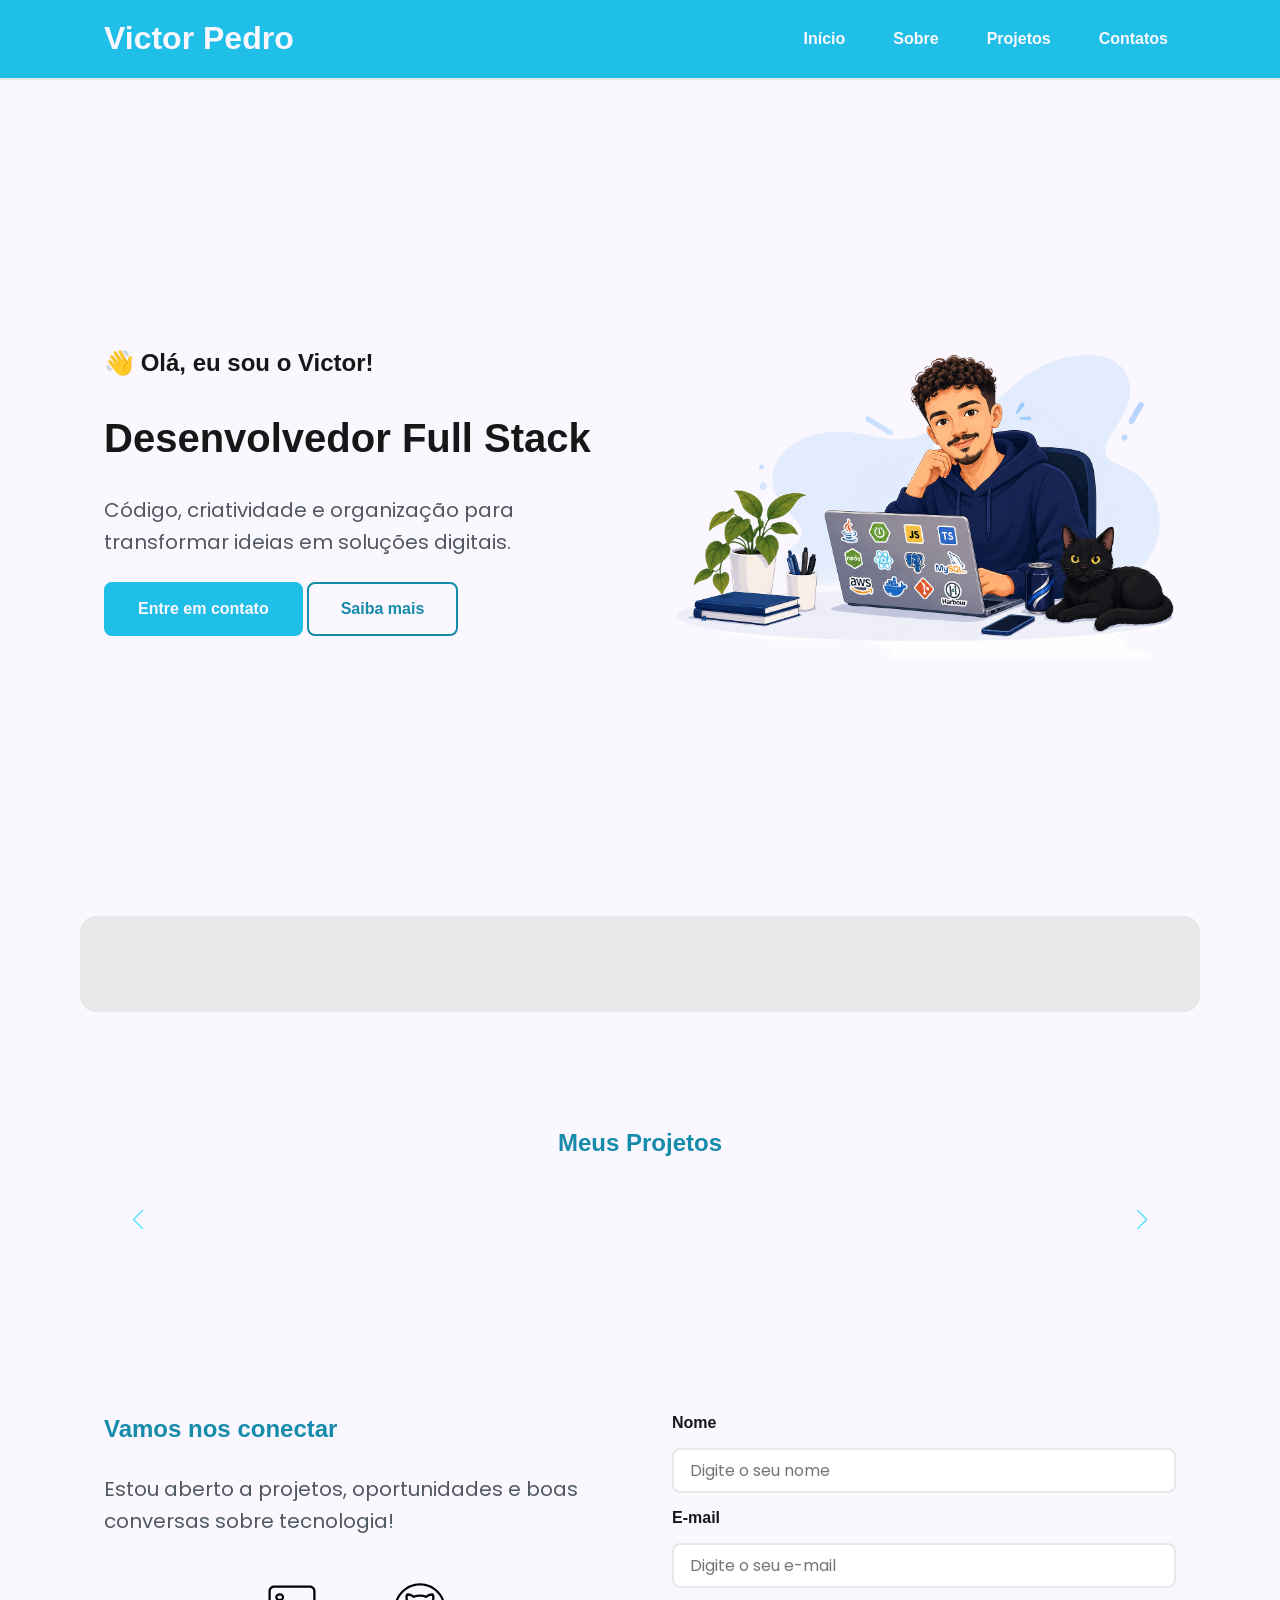
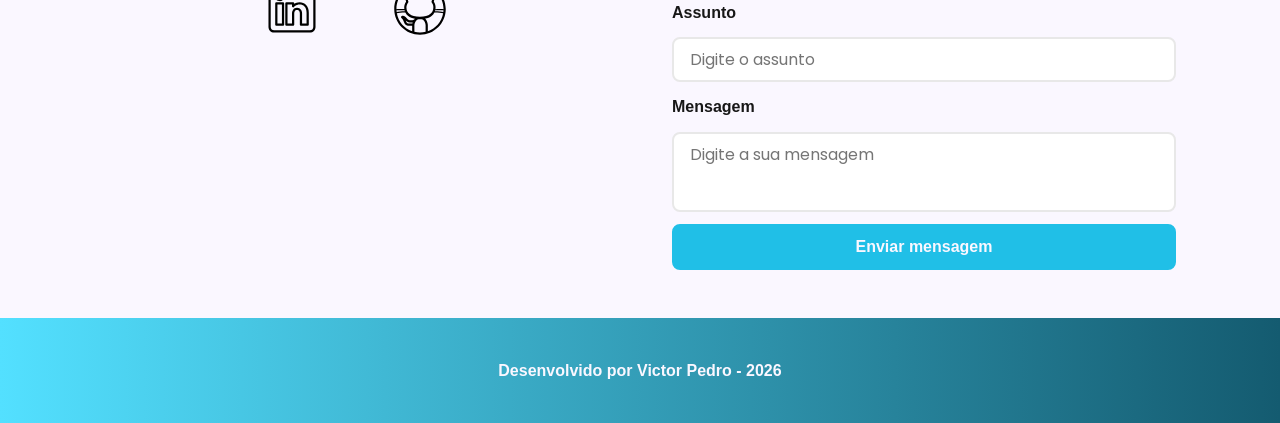
==== commit 74a1879f: "✨ New Feature: Implementação do js e reestilização da página" ====
--- a/index.html
+++ b/index.html
@@ -13,6 +13,7 @@
 
         <meta charset="UTF-8" />
         <meta name="viewport" content="width=device-width, initial-scale=1.0" />
+
         <meta name="author" content="Victor Pedro" />
 
         <meta
@@ -20,9 +21,16 @@
             content="Construindo experiências digitais do back-end ao front-end. Explore meus projetos, conheça minhas habilidades e acompanhe minha evolução como desenvolvedor Full Stack."
         />
 
-        <meta name="Robots" content="follow" />
-
+        <meta name="robots" content="follow" />
+
+        <!-- Favicon -->
         <link rel="icon" type="image/svg+xml" href="./assets/img/favicon.svg" />
+
+        <!-- SWIPER CSS -->
+        <link
+            rel="stylesheet"
+            href="https://cdn.jsdelivr.net/npm/swiper@11/swiper-bundle.min.css"
+        />
 
         <!-- CSS principal -->
         <link rel="stylesheet" href="./assets/css/styles.css" />
@@ -31,156 +39,96 @@
     </head>
 
     <body>
-        <!-- CABEÇALHO DA PÁGINA-->
+        <!-- ========================================
+         CABEÇALHO
+    ========================================= -->
+
         <header>
             <div class="menu-content">
-                <!-- Titulo do cabeçalho -->
-                <a href="index.html" id="titulo">Victor Pedro</a>
-                <!--Menu de navegação-->
-
+                <!-- Título do cabeçalho -->
+                <a href="index.html" id="titulo"> Victor Pedro </a>
+
+                <!-- Menu de navegação -->
                 <nav>
                     <ul class="menu-list">
-                        <li><a href="#hero">Início</a></li>
-                        <li><a href="#about">Sobre</a></li>
-                        <li><a href="#projects">Projetos</a></li>
-                        <li><a href="#contact">Contatos</a></li>
+                        <li>
+                            <a href="#hero">Início</a>
+                        </li>
+
+                        <li>
+                            <a href="#about">Sobre</a>
+                        </li>
+
+                        <li>
+                            <a href="#projects">Projetos</a>
+                        </li>
+
+                        <li>
+                            <a href="#contact">Contatos</a>
+                        </li>
                     </ul>
                 </nav>
             </div>
         </header>
 
-        <!-- PRINCIPAL-->
+        <!-- ========================================
+         CONTEÚDO PRINCIPAL
+    ========================================= -->
+
         <main>
+            <!-- ========================================
+             HERO
+        ========================================= -->
+
             <section id="hero" class="section-container hero-container">
-                <!--Boas vindas-->
+                <!-- Boas-vindas -->
                 <article class="hero-content">
-                    <span>👋 Olá, eu sou o Victor!</span>
+                    <span> 👋 Olá, eu sou o Victor! </span>
+
                     <h1>Desenvolvedor Full Stack</h1>
+
                     <p>
-                        Construindo experiências digitais do back-end ao
-                        front-end.
+                        Código, criatividade e organização para transformar ideias em soluções digitais.
                     </p>
 
                     <div>
-                        <a href="#contact" class="botao">Entre em contato</a>
-                        <a href="#about" class="botao-outline">Saiba mais</a>
+                        <a href="#contact" class="botao"> Entre em contato </a>
+
+                        <a href="#about" class="botao-outline"> Saiba mais </a>
                     </div>
                 </article>
 
-                <!--Imagem-->
+                <!-- Imagem -->
                 <figure class="hero-image">
                     <img
-                        src="./assets/img/foto_dev_man.svg"
-                        alt="imagem que representa o autor do site"
+                        src="./assets/img/ilustracao_vpgms.png"
+                        alt="Imagem que representa o autor do site"
                         class="float-animation"
                     />
                 </figure>
             </section>
 
-            <section id="about" class="section-container about-container">
-                <figure class="about-image">
-                    <img
-                        src="./assets/img/avatar_dev_man.svg"
-                        alt="Foto perfil do autor do site"
-                    />
-                </figure>
-
-                <article class="about-content">
-                    <h2>Sobre mim</h2>
-                    <p>
-                        Sou Victor Pedro, desenvolvedor Full Stack em formação,
-                        estudante de Análise e Desenvolvimento de Sistemas na
-                        FIAP e participante do bootcamp Java Full Stack da
-                        Generation Brasil. Tenho conhecimentos em Java, Spring
-                        Boot, React, JavaScript, HTML, CSS e bancos de dados.
-                    </p>
-                    <p>
-                        Sou formado em Arquitetura e Urbanismo e construí minha
-                        experiência profissional atuando com organização de
-                        processos, análise de informações e busca por soluções
-                        mais eficientes. Atualmente, aplico essa experiência no
-                        desenvolvimento de projetos digitais simples,
-                        organizados e focados em resolver problemas reais.
-                    </p>
-
-                    <!--links-->
-                    <div class="about-buttons-data">
-                        <div class="buttons-container">
-                            <a
-                                href="https://github.com/victorpgms"
-                                target="_blank"
-                                class="botao"
-                                >GitHub</a
-                            >
-                            <a
-                                href="https://1drv.ms/f/c/a6367a07b7ba8450/IgCyatgzLrcITJIQ1kclud9TAU5VkyAiZi_yXXQQuiHHqTg?e=KzS8pl"
-                                target="_blank"
-                                class="botao-outline"
-                                >Currículo</a
-                            >
-                        </div>
-                        <div class="data-container">
-                            <!--numero de seguidores-->
-                            <div class="data-item">
-                                <span class="data-number">100</span>
-                                <span class="data-label">seguidores</span>
-                            </div>
-
-                            <!--numero de repositórios-->
-                            <div class="data-item">
-                                <span class="data-number">10</span>
-                                <span class="data-label">Repositórios</span>
-                            </div>
-                        </div>
-                    </div>
-                </article>
-            </section>
-            <!-- Seção de Projetos -->
+            <!-- ========================================
+             SOBRE MIM
+        ========================================= -->
+
+            <section
+                id="about"
+                class="section-container about-container"
+            ></section>
+
+            <!-- ========================================
+             PROJETOS
+        ========================================= -->
+
             <section id="projects" class="section-container projects-container">
                 <h2>Meus Projetos</h2>
 
                 <!-- Swiper Container -->
-
-                        <div class="swiper-slide">
-                            <article class="project-card">
-                                <!-- Ícone da Tecnologia padrão do projeto -->
-                                <figure class="project-image">
-                                    <img
-                                        src="./assets/icons/languages/github.svg"
-                                        alt="Ícone do GitHub"
-                                    />
-                                </figure>
-
-                                <!-- Conteúdo do Projeto -->
-                                <div class="project-content">
-                                    <h3>Projeto GitHub</h3>
-                                    <p>Projeto desenvolvido no GitHub</p>
-
-                                    <!-- Tags do Projeto -->
-                                    <div class="project-tags">
-                                        <span class="tag">GitHub</span>
-                                    </div>
-
-                                    <!-- Links do Projeto -->
-                                    <div class="project-buttons">
-                                        <a
-                                            href="#"
-                                            target="_blank"
-                                            class="botao botao-sm"
-                                        >
-                                            GitHub
-                                        </a>
-                                        <a
-                                            href="#"
-                                            target="_blank"
-                                            class="botao-outline botao-sm"
-                                        >
-                                            Deploy
-                                        </a>
-                                    </div>
-                                </div>
-                            </article>
-                        </div>
+                <div class="swiper projects-swiper">
+                    <!-- Wrapper dos slides -->
+                    <div class="swiper-wrapper">
+                        <!-- Slide -->
                     </div>
 
                     <!-- Botões de Navegação -->
@@ -192,28 +140,40 @@
                 </div>
             </section>
 
+            <!-- ========================================
+             CONTATO
+        ========================================= -->
+
             <section id="contact" class="section-container contact-container">
+                <!-- Informações de contato -->
                 <article class="contact-info">
-                    <h2>Entre em contato</h2>
-                    <p>Sinta-se à vontade para entrar em contato comigo!</p>
-
+                    <h2>Vamos nos conectar</h2>
+
+                    <p>Estou aberto a projetos, oportunidades e boas conversas sobre tecnologia!</p>
+
+                    <!-- Redes sociais -->
                     <div class="social-container">
+                        <!-- LinkedIn -->
                         <a
                             href="https://www.linkedin.com/in/victor-pgms/"
                             class="social-icon"
-                            aria-label="linkedin"
+                            aria-label="LinkedIn"
                             target="_blank"
+                            rel="noopener noreferrer"
                         >
                             <img
                                 src="./assets/icons/social/linkedin.svg"
                                 alt="Link para o LinkedIn do autor"
                             />
                         </a>
+
+                        <!-- GitHub -->
                         <a
                             href="https://github.com/victorpgms"
                             class="social-icon"
                             aria-label="GitHub"
                             target="_blank"
+                            rel="noopener noreferrer"
                         >
                             <img
                                 src="./assets/icons/social/github.svg"
@@ -223,48 +183,85 @@
                     </div>
                 </article>
 
-                <form id="formulario">
-                    <label for="nome">Nome</label>
+                <!-- ========================================
+                 FORMULÁRIO
+            ========================================= -->
+
+                <!-- Formulário de Contato -->
+                <form
+                    id="formulario"
+                    action="https://formsubmit.co/0b08eabbcf8d446eba50076e8a9daae0"
+                    method="POST"
+                >
+                    <input
+                        type="hidden"
+                        name="_next"
+                        value="http://localhost:5500/success.html"
+                    />
+                    <input type="hidden" name="_captcha" value="false" />
+                    <!-- Nome -->
+                    <label for="nome"> Nome </label>
+
                     <input
                         id="nome"
                         name="nome"
                         type="text"
                         placeholder="Digite o seu nome"
                     />
+
                     <span id="erro-nome"></span>
 
-                    <label for="email">E-mail</label>
+                    <!-- E-mail -->
+                    <label for="email"> E-mail </label>
+
                     <input
                         id="email"
                         name="email"
                         type="email"
                         placeholder="Digite o seu e-mail"
                     />
+
                     <span id="erro-email"></span>
 
-                    <label for="assunto">Assunto</label>
+                    <!-- Assunto -->
+                    <label for="assunto"> Assunto </label>
+
                     <input
                         id="assunto"
                         name="assunto"
                         type="text"
                         placeholder="Digite o assunto"
                     />
+
                     <span id="erro-assunto"></span>
 
-                    <label for="mensagem">Mensagem</label>
+                    <!-- Mensagem -->
+                    <label for="mensagem"> Mensagem </label>
+
                     <textarea
                         id="mensagem"
                         name="mensagem"
                         placeholder="Digite a sua mensagem"
                     ></textarea>
+
                     <span id="erro-mensagem"></span>
 
+                    <!-- Botão -->
                     <button class="botao" type="submit">Enviar mensagem</button>
                 </form>
             </section>
         </main>
 
-        <!-- RODAPÉ DA PÁGINA-->
+        <!-- ========================================
+         RODAPÉ
+    ========================================= -->
+
         <footer>Desenvolvido por Victor Pedro - 2026</footer>
+
+        <!-- SWIPER JS -->
+        <script src="https://cdn.jsdelivr.net/npm/swiper@11/swiper-bundle.min.js"></script>
+
+        <!-- JavaScript -->
+        <script src="./assets/js/script.js"></script>
     </body>
 </html>
--- a/assets/css/styles.css
+++ b/assets/css/styles.css
@@ -23,9 +23,26 @@
     --purple-900: #2a0e4d;
     --purple-950: #1a0730;
 
+    /* Azul */
+    --blue-500: #53e0ff;
+
+    /* Variações */
+    --blue-50: #eefcff;
+    --blue-100: #d9f8ff;
+    --blue-200: #b8f1ff;
+    --blue-300: #83e8ff;
+    --blue-400: #53e0ff;
+    --blue-600: #20bfe7;
+    --blue-700: #168baa;
+    --blue-800: #145b70;
+    --blue-900: #103b4a;
+    --blue-950: #08252f;
+
     /* Cores Neutras */
     --gray-200: #e8e8e8;
     --gray-400: #505861;
+    --gray-500: #65737a;
+    --off-white: #f7fafb;
     --black: #171717;
     --white: #faf7ff;
 
@@ -34,8 +51,8 @@
 
     /* Sombras */
     --shadow-sm: 0 0.25rem 0.5rem rgba(0, 0, 0, 0.05);
-    --shadow-md: 0 0.25rem 0.75rem rgba(107, 54, 200, 0.3);
-    --shadow-lg: 0 0.5rem 1.5rem rgba(107, 54, 200, 0.2);
+    --shadow-md: 0 0.25rem 0.75rem rgba(54, 112, 200, 0.3);
+    --shadow-lg: 0 0.5rem 1.5rem rgba(54, 129, 200, 0.2);
 
     /* Espaçamentos */
     --spacing-xs: 0.5rem;
@@ -111,28 +128,28 @@
 }
 
 .botao {
-    border-color: var(--purple-700);
-    background-color: var(--purple-500);
+    border-color: var(--blue-600);
+    background-color: var(--blue-600);
     color: var(--white);
 }
 
 .botao:hover {
-    border-color: var(--purple-800);
-    background-color: var(--purple-700);
+    border-color: var(--blue-700);
+    background-color: var(--blue-700);
     box-shadow: var(--shadow-md);
     transform: translateY(-0.25rem);
 }
 
 .botao-outline {
-    border-color: var(--purple-700);
+    border-color: var(--blue-700);
     background-color: transparent;
-    color: var(--purple-700);
+    color: var(--blue-700);
 }
 
 .botao-outline:hover {
-    border-color: var(--purple-700);
-    background-color: var(--purple-500);
-    color: var(--white);
+    border-color: var(--blue-700);
+    background-color: transparent;
+    color: var(--blue-700);
     transform: translateY(-0.25rem);
 }
 
@@ -155,9 +172,9 @@
     z-index: 1000;
     width: 100%;
     height: 5rem;
-    border-bottom: var(--spacing-xs) solid var(--gray-200);
-    box-shadow: var(--purple-800);
-    background-color: var(--purple-800);
+    border-bottom: 2px solid var(--gray-200);
+    box-shadow: var(--blue-700);
+    background-color: var(--blue-600);
 }
 
 header a {
@@ -167,7 +184,7 @@
 }
 
 header a:hover {
-    color: var(--purple-100);
+    color: var(--blue-100);
 }
 
 #titulo {
@@ -257,7 +274,7 @@
 /* Usa animação */
 
 .float-animation {
-    animation: float 4s ease-in-out infinite;
+    animation: float 10s ease-in-out infinite;
 }
 
 .projects-container {
@@ -300,11 +317,7 @@
     align-items: center;
     width: 100%;
     height: 10rem;
-    background: linear-gradient(
-        135deg,
-        var(--purple-50) 0%,
-        var(--purple-100) 100%
-    );
+    background: linear-gradient(135deg, var(--white) 0%, var(--blue-100) 100%);
 }
 
 .project-image img {
@@ -346,10 +359,10 @@
 .tag {
     padding: 0.375rem 0.75rem;
     border-radius: var(--radius-sm);
-    background-color: var(--purple-100);
+    background-color: var(--blue-100);
     font-size: var(--text-sm);
     font-weight: 600;
-    color: var(--purple-800);
+    color: var(--blue-800);
 }
 
 .project-buttons {
@@ -381,12 +394,12 @@
 .swiper-button-next:after,
 .swiper-button-prev:after {
     font-size: var(--text-lg);
-    color: var(--purple-500);
+    color: var(--blue-500);
 }
 
 .swiper-button-next:hover:after,
 .swiper-button-prev:hover:after {
-    color: var(--purple-800);
+    color: var(--blue-800);
 }
 
 /* Indicadores de paginação */
@@ -400,7 +413,7 @@
 .swiper-pagination-bullet-active {
     width: var(--spacing-lg);
     border-radius: var(--radius-sm);
-    background-color: var(--purple-500);
+    background-color: var(--blue-500);
 }
 
 /* Seçao de Contatos */
@@ -442,8 +455,8 @@
 }
 
 .social-icon img:hover {
-    filter: brightness(0) saturate(100%) invert(42%) sepia(93%) saturate(1352%)
-        hue-rotate(243deg) brightness(79%) contrast(91%);
+    filter: brightness(0) saturate(100%) invert(61%) sepia(42%) saturate(3362%)
+        hue-rotate(184deg) brightness(90%) contrast(110%);
 }
 
 /* Formulario */
@@ -472,7 +485,7 @@
 
 form input:focus,
 form textarea:focus {
-    border-color: var(--purple-200);
+    border-color: var(--blue-200);
 }
 
 form textarea {
@@ -490,7 +503,7 @@
 
 footer {
     padding: 2.5rem;
-    background: linear-gradient(to right, var(--purple-500), var(--purple-800));
+    background: linear-gradient(to right, var(--blue-500), var(--blue-800));
     font-weight: 600;
     text-align: center;
     color: var(--white);
@@ -498,35 +511,35 @@
 
 .about-container {
     display: flex;
-    flex: 1;
-    flex-direction: column;
+    align-items: center;
     gap: var(--spacing-2xl);
+    margin: var(--spacing-sm) auto;
+    border-radius: var(--radius-lg);
     background-color: var(--gray-200);
-    margin: var(--spacing-sm);
-    border-radius: var(--radius-lg);
-    justify-content: center;
 }
 
 .about-container p {
     font-size: var(--text-base);
-}
-.about-container h2 {
+    margin-bottom: var(--spacing-sm);
+    text-align: justify;
+}
+.about-container h2,
+.projects-container h2,
+.contact-info h2 {
     margin-bottom: var(--spacing-md);
     font-weight: 700;
-    color: var(--purple-700);
+    color: var(--blue-700);
 }
 
 .about-image {
-    display: flex;
-    flex: 1;
-    justify-content: center;
+    flex: 0 0 17.5rem;
 }
 
 .about-image img {
-    width: 30%;
-    max-width: 100%;
+    width: 100%;
     border-radius: var(--radius-full);
-    border: 3px solid var(--purple-700);
+    border: 4px solid white;
+    box-shadow: var(--shadow-sm);
 }
 
 .about-buttons-data {
@@ -553,7 +566,7 @@
     font-size: var(--text-xl);
     font-weight: 700;
     text-align: center;
-    color: var(--purple-500);
+    color: var(--gray-400);
 }
 
 .data-label {
@@ -562,7 +575,68 @@
     color: var(--gray-400);
 }
 
+/*  css pg success  */
+
+.success-container {
+    display: flex;
+    flex-direction: column;
+    justify-content: center;
+    align-items: center;
+    width: 100%;
+    min-height: calc(100vh - 12.5rem);
+    padding: var(--spacing-xl) var(--spacing-md);
+}
+
+.success-content {
+    display: flex;
+    flex-direction: column;
+    align-items: center;
+    gap: var(--spacing-md);
+    max-width: 37.5rem;
+    text-align: center;
+}
+
+.success-content h1 {
+    font-size: var(--text-3xl);
+    font-weight: 700;
+    color: var(--blue-800);
+}
+
+.success-content h2 {
+    font-size: var(--text-lg);
+    color: var(--gray-400);
+}
+
+.success-icon {
+    display: flex;
+    align-items: center;
+    justify-content: center;
+    width: 7.5rem;
+    height: 7.5rem;
+    border-radius: var(--radius-full);
+    border: solid var(--blue-700) 2px;
+}
+
+.success-icon img {
+    width: 6rem;
+    height: 6rem;
+    filter: brightness(0) saturate(50%) invert(61%) sepia(42%) saturate(600%)
+        hue-rotate(184deg) brightness(90%) contrast(110%);
+}
+
 /* Responsividade Tablet */
+
+@media screen and (max-width: 600px) {
+    .buttons-container {
+        flex-direction: column;
+        width: 100%;
+    }
+
+    .buttons-container .botao,
+    .buttons-container .botao-outline {
+        width: 100%;
+    }
+}
 
 @media screen and (max-width: 1024px) {
     .section-container {
@@ -685,9 +759,7 @@
 
     .project-card {
         width: 100%;
-        height: 30rem;
-        min-height: 30rem;
-        max-width: 30rem;
+        height: 100%;
         max-width: 100%;
     }
 
@@ -759,4 +831,192 @@
 /* Responsividade celular */
 
 @media screen and (max-width: 480px) {
-}
+    /* Layout */
+    .section-container {
+        padding: var(--spacing-md) var(--spacing-sm);
+    }
+
+    /* Tipografia Mobile */
+    .section-container h1 {
+        font-size: var(--text-xl);
+    }
+
+    .section-container h2 {
+        font-size: var(--text-xl);
+    }
+
+    .section-container p {
+        font-size: var(--text-base);
+    }
+
+    .section-container span {
+        font-size: var(--text-lg);
+    }
+
+    .success-content h1 {
+        font-size: var(--text-xl);
+    }
+
+    .success-content h2 {
+        font-size: var(--text-base);
+    }
+
+    /* Header */
+    #titulo {
+        font-size: var(--text-xl);
+    }
+
+    .menu-list {
+        display: none;
+    }
+
+    /* Hero */
+    .hero-container {
+        gap: var(--spacing-sm);
+    }
+
+    .hero-content {
+        gap: var(--spacing-xs);
+        width: 100%;
+    }
+
+    .buttons-container {
+        flex-direction: column;
+        gap: 0.75rem;
+        width: 100%;
+    }
+
+    .buttons-container .botao,
+    .buttons-container .botao-outline {
+        width: 100%;
+    }
+
+    .hero-container .botao,
+    .hero-container .botao-outline {
+        padding: 0.75rem 1rem;
+        font-size: 0.95rem;
+        white-space: nowrap;
+    }
+
+    .hero-image {
+        width: 100%;
+    }
+
+    .hero-image img {
+        max-width: 20rem;
+    }
+
+    /* About */
+    .about-container {
+        margin: var(--spacing-lg) 0.5rem;
+        padding: var(--spacing-md);
+    }
+
+    .about-image img {
+        max-width: 14rem;
+    }
+
+    .about-buttons-data .botao,
+    .about-buttons-data .botao-outline {
+        width: 100%;
+        padding: 0.75rem var(--spacing-lg);
+        font-size: var(--text-base);
+        text-align: center;
+    }
+
+    .data-number {
+        font-size: var(--text-lg);
+    }
+
+    .data-label {
+        font-size: var(--text-sm);
+    }
+
+    /* Projects */
+    .projects-container {
+        margin: var(--spacing-lg) auto 0;
+    }
+
+    .projects-swiper {
+        position: relative;
+        margin: 0;
+        padding: var(--spacing-sm) 0 2rem 0;
+        overflow: hidden;
+    }
+
+    .project-card {
+        width: 100%;
+        height: auto;
+        max-width: 100%;
+    }
+
+    .project-image {
+        height: 10rem;
+    }
+
+    .project-content {
+        padding: var(--spacing-md);
+    }
+
+    .project-content h3 {
+        font-size: 1.25rem;
+    }
+
+    .project-content p {
+        font-size: 0.95rem;
+    }
+
+    /* Formulário */
+    form {
+        gap: var(--spacing-sm);
+    }
+
+    form label {
+        font-size: 0.95rem;
+    }
+
+    form input,
+    form textarea {
+        padding: 0.75rem;
+        font-size: var(--text-base);
+    }
+
+    form button {
+        padding: 0.75rem var(--spacing-md);
+        font-size: var(--text-base);
+    }
+
+    /* Footer */
+    footer {
+        padding: var(--spacing-md) var(--spacing-sm);
+        font-size: var(--text-sm);
+    }
+
+    /* Success Page */
+    .success-container {
+        padding: var(--spacing-lg) var(--spacing-sm);
+        min-height: calc(100vh - 8rem);
+    }
+
+    .success-content {
+        gap: var(--spacing-md);
+        max-width: 100%;
+        padding: 0 var(--spacing-sm);
+    }
+
+    .success-icon {
+        width: 5rem;
+        height: 5rem;
+    }
+
+    .success-icon img {
+        width: 4rem;
+        height: 4rem;
+    }
+
+    .success-content .botao {
+        width: 100%;
+        max-width: 20rem;
+        padding: 0.75rem var(--spacing-lg);
+    }
+}
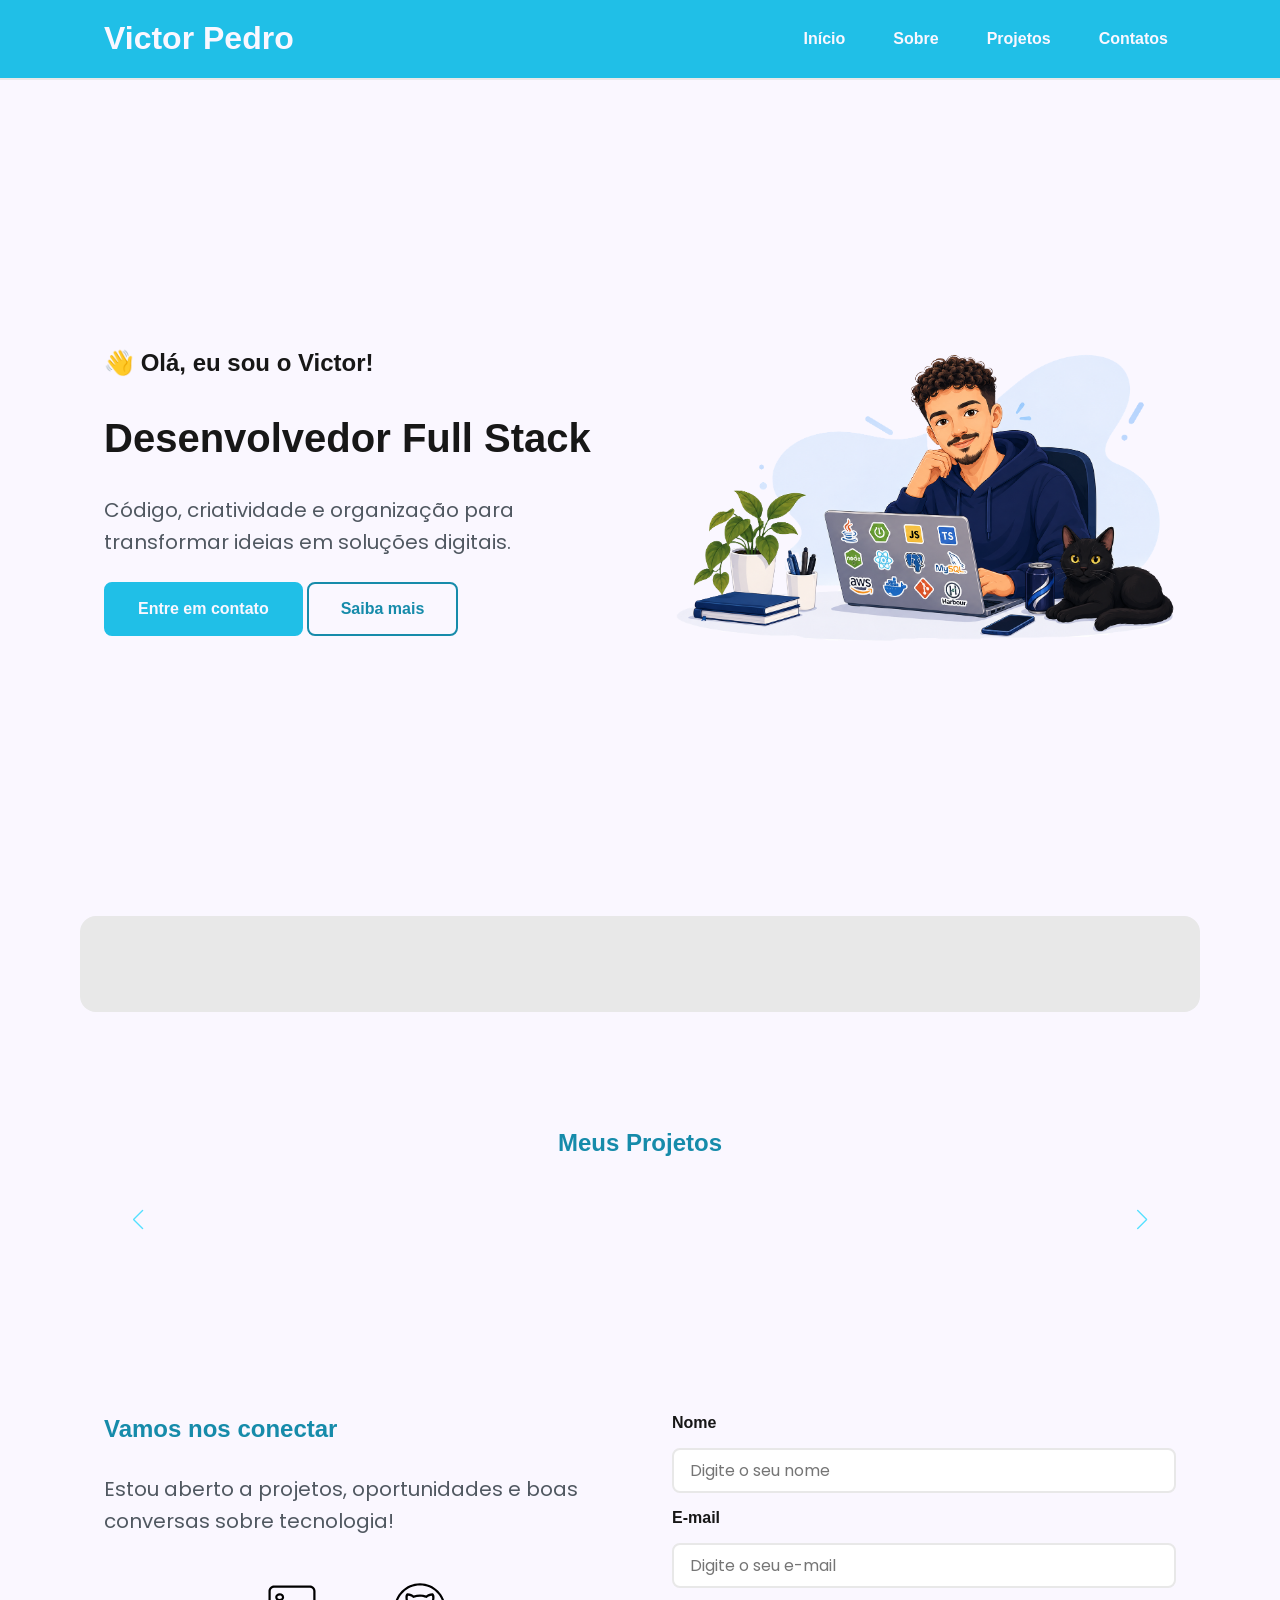
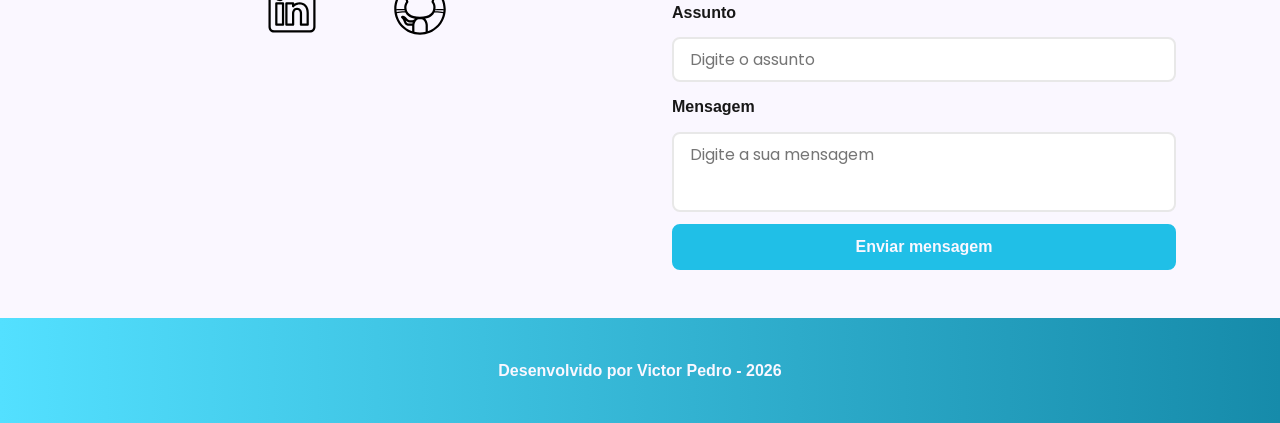
==== commit da65342d: "🐛 FIX: Ajustes de imagem e links" ====
--- a/index.html
+++ b/index.html
@@ -24,7 +24,7 @@
         <meta name="robots" content="follow" />
 
         <!-- Favicon -->
-        <link rel="icon" type="image/svg+xml" href="./assets/img/favicon.svg" />
+        <link rel="icon" href="./assets/img/icone_pg_vpgms.png" />
 
         <!-- SWIPER CSS -->
         <link
@@ -88,7 +88,8 @@
                     <h1>Desenvolvedor Full Stack</h1>
 
                     <p>
-                        Código, criatividade e organização para transformar ideias em soluções digitais.
+                        Código, criatividade e organização para transformar
+                        ideias em soluções digitais.
                     </p>
 
                     <div>
@@ -149,7 +150,10 @@
                 <article class="contact-info">
                     <h2>Vamos nos conectar</h2>
 
-                    <p>Estou aberto a projetos, oportunidades e boas conversas sobre tecnologia!</p>
+                    <p>
+                        Estou aberto a projetos, oportunidades e boas conversas
+                        sobre tecnologia!
+                    </p>
 
                     <!-- Redes sociais -->
                     <div class="social-container">
@@ -196,7 +200,7 @@
                     <input
                         type="hidden"
                         name="_next"
-                        value="http://localhost:5500/success.html"
+                        value="https://victorpgms.github.io/portfolio-vpgms/success.html"
                     />
                     <input type="hidden" name="_captcha" value="false" />
                     <!-- Nome -->
@@ -263,5 +267,6 @@
 
         <!-- JavaScript -->
         <script src="./assets/js/script.js"></script>
+
     </body>
 </html>
--- a/assets/css/styles.css
+++ b/assets/css/styles.css
@@ -503,7 +503,7 @@
 
 footer {
     padding: 2.5rem;
-    background: linear-gradient(to right, var(--blue-500), var(--blue-800));
+    background: linear-gradient(to right, var(--blue-500), var(--blue-700));
     font-weight: 600;
     text-align: center;
     color: var(--white);
